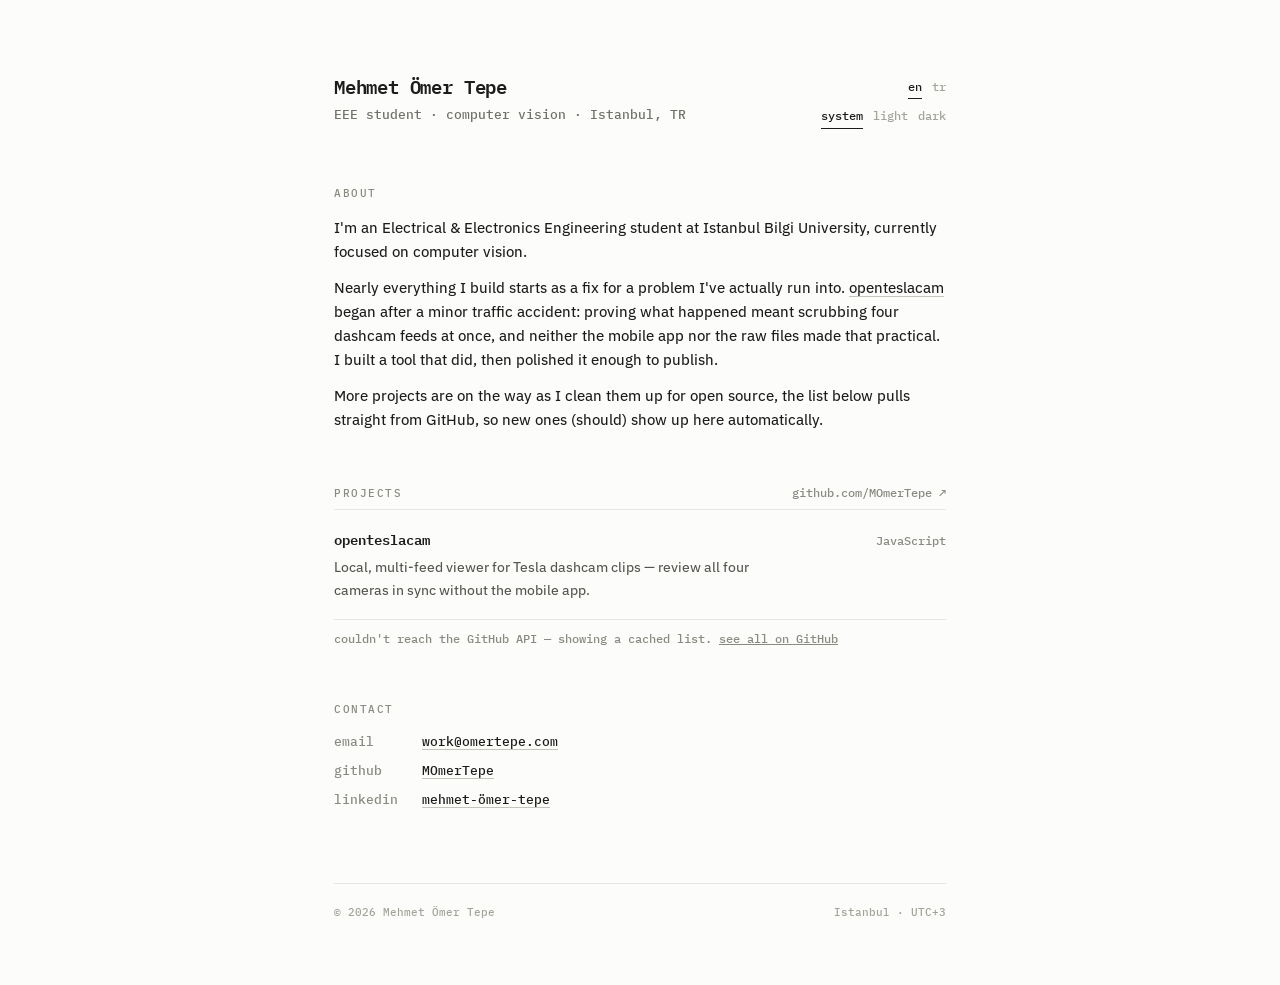
==== index.html @ 30f55eef "Add personal site: single-page index.html per design handoff Recreates the hifi design reference as " ====
<!DOCTYPE html>
<html lang="en">
<head>
  <meta charset="utf-8">
  <meta name="viewport" content="width=device-width, initial-scale=1">
  <title>Ömer Tepe</title>
  <link rel="preconnect" href="https://fonts.googleapis.com">
  <link rel="preconnect" href="https://fonts.gstatic.com" crossorigin>
  <link href="https://fonts.googleapis.com/css2?family=IBM+Plex+Mono:ital,wght@0,400;0,500;0,600;1,400&family=IBM+Plex+Sans:ital,wght@0,400;0,450;0,500;0,600;1,400&display=swap" rel="stylesheet">
  <style>
    :root { color-scheme: light dark; }
    html, body { margin: 0; padding: 0; }
    body { background: light-dark(#fcfcfa, #141413); }
    ::selection { background: light-dark(#1a1a18, #e9e9e4); color: light-dark(#fcfcfa, #141413); }
    a { color: inherit; }

    .page {
      min-height: 100vh;
      background: light-dark(#fcfcfa, #141413);
      color: light-dark(#1c1c1a, #e6e6e1);
      font-family: 'IBM Plex Sans', sans-serif;
      font-size: 15px;
      line-height: 1.6;
      font-weight: 450;
    }
    .container {
      max-width: 660px;
      margin: 0 auto;
      padding: 72px 24px 64px 24px;
      box-sizing: border-box;
    }

    /* Header */
    header {
      display: flex;
      align-items: flex-start;
      justify-content: space-between;
      gap: 16px;
    }
    .header-left { display: flex; flex-direction: column; gap: 2px; }
    .header-left h1 {
      margin: 0;
      font-family: 'IBM Plex Mono', monospace;
      font-size: 19px;
      font-weight: 600;
      letter-spacing: -0.01em;
    }
    .tagline {
      margin: 0;
      font-family: 'IBM Plex Mono', monospace;
      font-size: 12.5px;
      color: light-dark(#71716a, #93938b);
    }
    .toggles {
      display: flex;
      flex-direction: column;
      align-items: flex-end;
      gap: 6px;
      font-family: 'IBM Plex Mono', monospace;
      font-size: 11.5px;
      padding-top: 4px;
    }
    .toggle-row { display: flex; align-items: center; gap: 10px; }
    .toggle-row button {
      all: unset;
      cursor: pointer;
      padding: 2px 0;
      border-bottom: 1px solid transparent;
      color: light-dark(#a3a39b, #6b6b64);
    }
    .toggle-row button:hover { color: light-dark(#1c1c1a, #e6e6e1); }
    .toggle-row button:focus-visible { outline: 1px dotted currentColor; outline-offset: 2px; }
    .toggle-row button.active {
      color: light-dark(#1c1c1a, #e6e6e1);
      border-bottom-color: light-dark(#1c1c1a, #e6e6e1);
    }

    /* Sections */
    .section-h {
      margin: 0 0 14px 0;
      font-family: 'IBM Plex Mono', monospace;
      font-size: 11px;
      font-weight: 500;
      letter-spacing: 0.14em;
      text-transform: uppercase;
      color: light-dark(#8a8a82, #7d7d76);
    }

    /* About */
    .about { margin-top: 56px; }
    .about p { margin: 0 0 12px 0; text-wrap: pretty; }
    .about p:last-child { margin-bottom: 0; }
    .body-link {
      color: inherit;
      text-decoration: underline;
      text-underline-offset: 3px;
      text-decoration-color: light-dark(#c4c4bc, #4a4a45);
    }
    .body-link:hover { text-decoration-color: light-dark(#1c1c1a, #e6e6e1); }

    /* Projects */
    .projects { margin-top: 52px; }
    .projects-head {
      display: flex;
      align-items: baseline;
      justify-content: space-between;
      gap: 12px;
      margin: 0 0 6px 0;
    }
    .projects-head .section-h { margin: 0; }
    .gh-link {
      font-family: 'IBM Plex Mono', monospace;
      font-size: 11.5px;
      color: light-dark(#8a8a82, #7d7d76);
      text-decoration: none;
    }
    .gh-link:hover { color: light-dark(#1c1c1a, #e6e6e1); }
    .repos-loading {
      margin: 0;
      padding: 20px 0;
      font-family: 'IBM Plex Mono', monospace;
      font-size: 12.5px;
      color: light-dark(#8a8a82, #7d7d76);
    }
    .repo-list { display: flex; flex-direction: column; }
    .repo-row {
      display: block;
      text-decoration: none;
      color: inherit;
      padding: 18px 0;
      border-top: 1px solid light-dark(#e7e7e1, #2a2a27);
    }
    .repo-row:hover { background: light-dark(#f5f5f1, #1b1b19); }
    .repo-line1 {
      display: flex;
      align-items: baseline;
      justify-content: space-between;
      gap: 12px;
    }
    .repo-name {
      font-family: 'IBM Plex Mono', monospace;
      font-size: 14px;
      font-weight: 600;
    }
    .repo-meta {
      font-family: 'IBM Plex Mono', monospace;
      font-size: 11.5px;
      color: light-dark(#8a8a82, #7d7d76);
      white-space: nowrap;
    }
    .repo-desc {
      margin: 6px 0 0 0;
      font-size: 14px;
      color: light-dark(#55554f, #b0b0a8);
      text-wrap: pretty;
      max-width: 54ch;
    }
    .repo-list-end { border-top: 1px solid light-dark(#e7e7e1, #2a2a27); }
    .repos-error {
      margin: 10px 0 0 0;
      font-family: 'IBM Plex Mono', monospace;
      font-size: 11.5px;
      color: light-dark(#8a8a82, #7d7d76);
    }
    .repos-error a { color: inherit; }

    /* Contact */
    .contact { margin-top: 52px; }
    .contact-rows {
      display: flex;
      flex-direction: column;
      gap: 8px;
      font-family: 'IBM Plex Mono', monospace;
      font-size: 13px;
    }
    .contact-row { display: flex; gap: 16px; }
    .contact-label {
      color: light-dark(#8a8a82, #7d7d76);
      width: 72px;
      flex-shrink: 0;
    }

    /* Footer */
    footer {
      margin-top: 72px;
      padding-top: 20px;
      border-top: 1px solid light-dark(#e7e7e1, #2a2a27);
      display: flex;
      justify-content: space-between;
      gap: 12px;
      font-family: 'IBM Plex Mono', monospace;
      font-size: 11px;
      color: light-dark(#a3a39b, #6b6b64);
    }
  </style>
</head>
<body>
<div class="page">
  <div class="container">

    <header>
      <div class="header-left">
        <h1>Mehmet Ömer Tepe</h1>
        <p class="tagline" id="tagline">EEE student · computer vision · Istanbul, TR</p>
      </div>
      <div class="toggles">
        <div class="toggle-row" aria-label="Language">
          <button id="lang-en" title="English">en</button>
          <button id="lang-tr" title="Türkçe">tr</button>
        </div>
        <div class="toggle-row" aria-label="Color theme">
          <button id="theme-system" title="Follow system theme">system</button>
          <button id="theme-light" title="Light theme">light</button>
          <button id="theme-dark" title="Dark theme">dark</button>
        </div>
      </div>
    </header>

    <section class="about">
      <h2 class="section-h" id="about-h">About</h2>
      <p id="about-p1"></p>
      <p><span id="about-p2a"></span><a class="body-link" href="https://github.com/MOmerTepe/openteslacam" target="_blank" rel="noopener">openteslacam</a><span id="about-p2b"></span></p>
      <p id="about-p3"></p>
    </section>

    <section class="projects">
      <div class="projects-head">
        <h2 class="section-h" id="projects-h">Projects</h2>
        <a class="gh-link" href="https://github.com/MOmerTepe?tab=repositories" target="_blank" rel="noopener">github.com/MOmerTepe ↗</a>
      </div>
      <p class="repos-loading" id="repos-loading">fetching repositories…</p>
      <div class="repo-list" id="repo-list" hidden></div>
      <p class="repos-error" id="repos-error" hidden><span id="repos-error-text"></span> <a href="https://github.com/MOmerTepe?tab=repositories" target="_blank" rel="noopener" id="repos-error-link"></a></p>
    </section>

    <section class="contact">
      <h2 class="section-h" id="contact-h">Contact</h2>
      <div class="contact-rows">
        <div class="contact-row">
          <span class="contact-label" id="email-label">email</span>
          <a class="body-link" href="mailto:work@omertepe.com">work@omertepe.com</a>
        </div>
        <div class="contact-row">
          <span class="contact-label">github</span>
          <a class="body-link" href="https://github.com/MOmerTepe" target="_blank" rel="noopener">MOmerTepe</a>
        </div>
        <div class="contact-row">
          <span class="contact-label">linkedin</span>
          <a class="body-link" href="https://www.linkedin.com/in/mehmet-%C3%B6mer-tepe/" target="_blank" rel="noopener">mehmet-ömer-tepe</a>
        </div>
      </div>
    </section>

    <footer>
      <span id="copyright"></span>
      <span id="footer-loc">Istanbul · UTC+3</span>
    </footer>

  </div>
</div>

<script>
(function () {
  'use strict';

  var GITHUB_USERNAME = 'MOmerTepe';

  var strings = {
    en: {
      tagline: 'EEE student · computer vision · Istanbul, TR',
      themeSystem: 'system', themeLight: 'light', themeDark: 'dark',
      aboutH: 'About', projectsH: 'Projects', contactH: 'Contact',
      aboutP1: "I'm an Electrical & Electronics Engineering student at Istanbul Bilgi University, currently focused on computer vision.",
      aboutP2a: "Nearly everything I build starts as a fix for a problem I've actually run into. ",
      aboutP2b: ' began after a minor traffic accident: proving what happened meant scrubbing four dashcam feeds at once, and neither the mobile app nor the raw files made that practical. I built a tool that did, then polished it enough to publish.',
      aboutP3: 'More projects are on the way as I clean them up for open source, the list below pulls straight from GitHub, so new ones (should) show up here automatically.',
      fetching: 'fetching repositories…',
      apiError: "couldn't reach the GitHub API — showing a cached list.",
      seeAll: 'see all on GitHub',
      noDesc: 'No description yet.',
      emailLabel: 'email',
      footerLoc: 'Istanbul · UTC+3',
      months: ['Jan','Feb','Mar','Apr','May','Jun','Jul','Aug','Sep','Oct','Nov','Dec']
    },
    tr: {
      tagline: 'EEE öğrencisi · bilgisayarlı görü (computer vision) · İstanbul, TR',
      themeSystem: 'sistem', themeLight: 'açık', themeDark: 'koyu',
      aboutH: 'Hakkında', projectsH: 'Projeler', contactH: 'İletişim',
      aboutP1: "İstanbul Bilgi Üniversitesi'nde Elektrik-Elektronik Mühendisliği öğrencisiyim; şu sıralar ağırlıklı olarak bilgisayarlı görü (computer vision) üzerine çalışıyorum.",
      aboutP2a: 'Yaptığım hemen her şey, gerçekten karşılaştığım bir sorunu çözmek için ortaya çıkıyor. ',
      aboutP2b: ' küçük bir trafik kazasının ardından doğdu: ne olduğunu kanıtlamak dört kamera kaydını aynı anda taramayı gerektiriyordu; ne mobil uygulama ne de ham dosyalar bunu pratik kılıyordu. İşimi gören bir araç yazdım, sonra yayınlayacak hale getirdim.',
      aboutP3: "Diğer projelerimi hazırladıkça yayınlayacağım; aşağıdaki liste doğrudan GitHub'dan çekiliyor, yani yenileri burada (teorik olarak) kendiliğinden görünecek.",
      fetching: 'depolar getiriliyor…',
      apiError: "GitHub API'ye ulaşılamadı — önbellekteki liste gösteriliyor.",
      seeAll: "tümünü GitHub'da gör",
      noDesc: 'Henüz açıklama yok.',
      emailLabel: 'e-posta',
      footerLoc: 'İstanbul · UTC+3',
      months: ['Oca','Şub','Mar','Nis','May','Haz','Tem','Ağu','Eyl','Eki','Kas','Ara']
    }
  };

  var state = {
    theme: 'system',
    lang: 'en',
    repos: null,
    reposLoading: true,
    reposError: false
  };

  function $(id) { return document.getElementById(id); }

  function applyTheme(theme) {
    document.documentElement.style.colorScheme = theme === 'system' ? 'light dark' : theme;
  }

  function setTheme(theme) {
    state.theme = theme;
    applyTheme(theme);
    try {
      if (theme === 'system') localStorage.removeItem('omt-theme');
      else localStorage.setItem('omt-theme', theme);
    } catch (e) {}
    render();
  }

  function setLang(lang) {
    state.lang = lang;
    document.documentElement.lang = lang;
    try { localStorage.setItem('omt-lang', lang); } catch (e) {}
    render();
  }

  function formatMeta(repo, months) {
    var parts = [];
    if (repo.language) parts.push(repo.language);
    if (repo.stars > 0) parts.push('★ ' + repo.stars);
    if (repo.pushedAt) {
      var d = new Date(repo.pushedAt);
      parts.push(months[d.getMonth()] + ' ' + d.getFullYear());
    }
    return parts.join(' · ');
  }

  function renderRepos() {
    var t = strings[state.lang] || strings.en;
    var list = $('repo-list');

    $('repos-loading').hidden = !state.reposLoading;
    list.hidden = state.reposLoading;
    $('repos-error').hidden = state.reposLoading || !state.reposError;

    if (state.reposLoading || !state.repos) return;

    list.textContent = '';
    state.repos.forEach(function (repo) {
      var row = document.createElement('a');
      row.className = 'repo-row';
      row.href = repo.url;
      row.target = '_blank';
      row.rel = 'noopener';

      var line1 = document.createElement('div');
      line1.className = 'repo-line1';
      var name = document.createElement('span');
      name.className = 'repo-name';
      name.textContent = repo.name;
      var meta = document.createElement('span');
      meta.className = 'repo-meta';
      meta.textContent = formatMeta(repo, t.months);
      line1.appendChild(name);
      line1.appendChild(meta);

      var desc = document.createElement('p');
      desc.className = 'repo-desc';
      desc.textContent = repo.description || t.noDesc;

      row.appendChild(line1);
      row.appendChild(desc);
      list.appendChild(row);
    });
    var end = document.createElement('div');
    end.className = 'repo-list-end';
    list.appendChild(end);
  }

  function render() {
    var t = strings[state.lang] || strings.en;

    $('tagline').textContent = t.tagline;
    $('about-h').textContent = t.aboutH;
    $('about-p1').textContent = t.aboutP1;
    $('about-p2a').textContent = t.aboutP2a;
    $('about-p2b').textContent = t.aboutP2b;
    $('about-p3').textContent = t.aboutP3;
    $('projects-h').textContent = t.projectsH;
    $('repos-loading').textContent = t.fetching;
    $('repos-error-text').textContent = t.apiError;
    $('repos-error-link').textContent = t.seeAll;
    $('contact-h').textContent = t.contactH;
    $('email-label').textContent = t.emailLabel;
    $('copyright').textContent = '© ' + new Date().getFullYear() + ' Mehmet Ömer Tepe';
    $('footer-loc').textContent = t.footerLoc;

    $('theme-system').textContent = t.themeSystem;
    $('theme-light').textContent = t.themeLight;
    $('theme-dark').textContent = t.themeDark;

    $('lang-en').classList.toggle('active', state.lang === 'en');
    $('lang-tr').classList.toggle('active', state.lang === 'tr');
    $('theme-system').classList.toggle('active', state.theme === 'system');
    $('theme-light').classList.toggle('active', state.theme === 'light');
    $('theme-dark').classList.toggle('active', state.theme === 'dark');

    renderRepos();
  }

  function fetchRepos() {
    fetch('https://api.github.com/users/' + GITHUB_USERNAME + '/repos?per_page=100&sort=pushed')
      .then(function (res) {
        if (!res.ok) throw new Error('HTTP ' + res.status);
        return res.json();
      })
      .then(function (data) {
        state.repos = data
          .filter(function (r) { return !r.fork && !r.name.toLowerCase().endsWith('.github.io'); })
          .map(function (r) {
            return {
              name: r.name,
              url: r.html_url,
              description: r.description,
              stars: r.stargazers_count,
              language: r.language,
              pushedAt: r.pushed_at
            };
          });
        state.reposLoading = false;
        state.reposError = false;
        render();
      })
      .catch(function () {
        state.repos = [{
          name: 'openteslacam',
          url: 'https://github.com/MOmerTepe/openteslacam',
          description: 'Local, multi-feed viewer for Tesla dashcam clips — review all four cameras in sync without the mobile app.',
          stars: 0,
          language: 'JavaScript',
          pushedAt: null
        }];
        state.reposLoading = false;
        state.reposError = true;
        render();
      });
  }

  // Init
  var savedTheme = null;
  try { savedTheme = localStorage.getItem('omt-theme'); } catch (e) {}
  if (savedTheme === 'light' || savedTheme === 'dark') state.theme = savedTheme;
  applyTheme(state.theme);

  var savedLang = null;
  try { savedLang = localStorage.getItem('omt-lang'); } catch (e) {}
  if (savedLang !== 'en' && savedLang !== 'tr') {
    savedLang = (navigator.language || '').toLowerCase().indexOf('tr') === 0 ? 'tr' : 'en';
  }
  state.lang = savedLang;
  document.documentElement.lang = savedLang;

  $('lang-en').addEventListener('click', function () { setLang('en'); });
  $('lang-tr').addEventListener('click', function () { setLang('tr'); });
  $('theme-system').addEventListener('click', function () { setTheme('system'); });
  $('theme-light').addEventListener('click', function () { setTheme('light'); });
  $('theme-dark').addEventListener('click', function () { setTheme('dark'); });

  render();
  fetchRepos();
})();
</script>
</body>
</html>
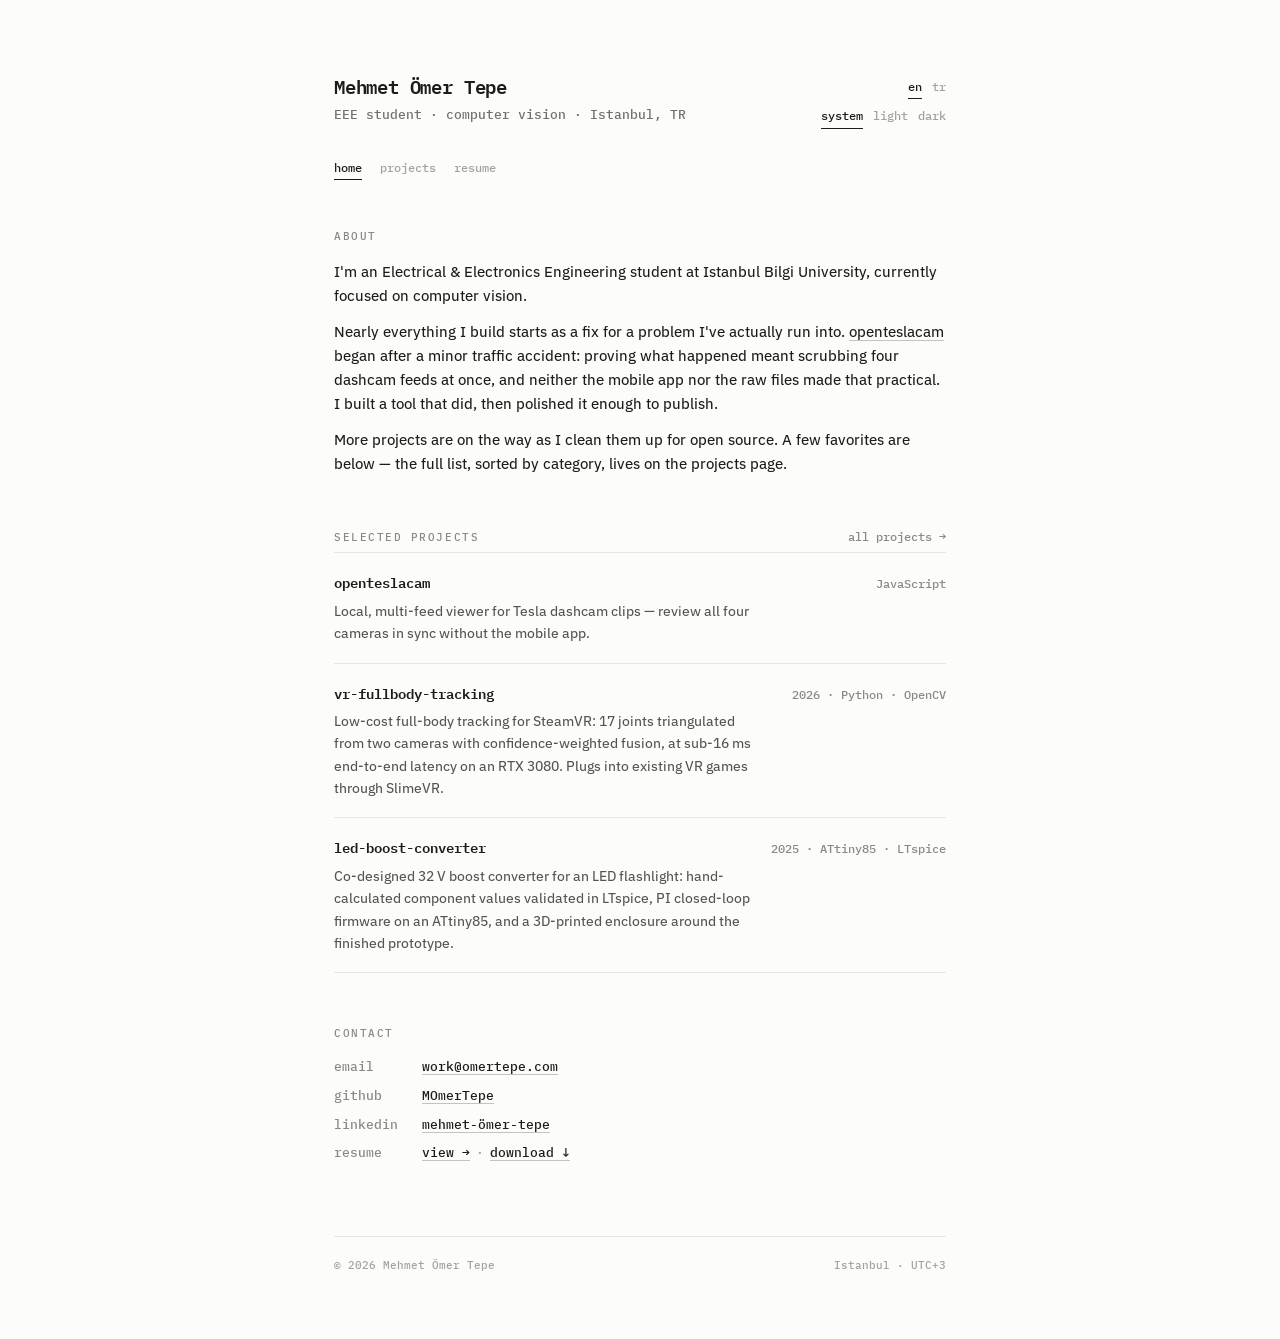
==== commit 976e7b69: "Restructure into a multi-page site: projects, resume, 404 - Home now shows a curated selected-projec" ====
--- a/index.html
+++ b/index.html
@@ -4,204 +4,43 @@
   <meta charset="utf-8">
   <meta name="viewport" content="width=device-width, initial-scale=1">
   <title>Ömer Tepe</title>
+  <meta name="description" content="Mehmet Ömer Tepe — Electrical & Electronics Engineering student in Istanbul focused on computer vision. Projects across machine learning, embedded systems, and hardware design.">
+  <link rel="canonical" href="https://omertepe.com/">
+  <meta property="og:type" content="website">
+  <meta property="og:title" content="Mehmet Ömer Tepe">
+  <meta property="og:description" content="EEE student focused on computer vision. Projects across machine learning, embedded systems, and hardware design.">
+  <meta property="og:url" content="https://omertepe.com/">
+  <meta name="twitter:card" content="summary">
+  <link rel="icon" href="/favicon.svg" type="image/svg+xml">
+  <script>try{var s=localStorage.getItem('omt-theme');if(s==='light'||s==='dark')document.documentElement.style.colorScheme=s;}catch(e){}</script>
   <link rel="preconnect" href="https://fonts.googleapis.com">
   <link rel="preconnect" href="https://fonts.gstatic.com" crossorigin>
   <link href="https://fonts.googleapis.com/css2?family=IBM+Plex+Mono:ital,wght@0,400;0,500;0,600;1,400&family=IBM+Plex+Sans:ital,wght@0,400;0,450;0,500;0,600;1,400&display=swap" rel="stylesheet">
-  <style>
-    :root { color-scheme: light dark; }
-    html, body { margin: 0; padding: 0; }
-    body { background: light-dark(#fcfcfa, #141413); }
-    ::selection { background: light-dark(#1a1a18, #e9e9e4); color: light-dark(#fcfcfa, #141413); }
-    a { color: inherit; }
-
-    .page {
-      min-height: 100vh;
-      background: light-dark(#fcfcfa, #141413);
-      color: light-dark(#1c1c1a, #e6e6e1);
-      font-family: 'IBM Plex Sans', sans-serif;
-      font-size: 15px;
-      line-height: 1.6;
-      font-weight: 450;
-    }
-    .container {
-      max-width: 660px;
-      margin: 0 auto;
-      padding: 72px 24px 64px 24px;
-      box-sizing: border-box;
-    }
-
-    /* Header */
-    header {
-      display: flex;
-      align-items: flex-start;
-      justify-content: space-between;
-      gap: 16px;
-    }
-    .header-left { display: flex; flex-direction: column; gap: 2px; }
-    .header-left h1 {
-      margin: 0;
-      font-family: 'IBM Plex Mono', monospace;
-      font-size: 19px;
-      font-weight: 600;
-      letter-spacing: -0.01em;
-    }
-    .tagline {
-      margin: 0;
-      font-family: 'IBM Plex Mono', monospace;
-      font-size: 12.5px;
-      color: light-dark(#71716a, #93938b);
-    }
-    .toggles {
-      display: flex;
-      flex-direction: column;
-      align-items: flex-end;
-      gap: 6px;
-      font-family: 'IBM Plex Mono', monospace;
-      font-size: 11.5px;
-      padding-top: 4px;
-    }
-    .toggle-row { display: flex; align-items: center; gap: 10px; }
-    .toggle-row button {
-      all: unset;
-      cursor: pointer;
-      padding: 2px 0;
-      border-bottom: 1px solid transparent;
-      color: light-dark(#a3a39b, #6b6b64);
-    }
-    .toggle-row button:hover { color: light-dark(#1c1c1a, #e6e6e1); }
-    .toggle-row button:focus-visible { outline: 1px dotted currentColor; outline-offset: 2px; }
-    .toggle-row button.active {
-      color: light-dark(#1c1c1a, #e6e6e1);
-      border-bottom-color: light-dark(#1c1c1a, #e6e6e1);
-    }
-
-    /* Sections */
-    .section-h {
-      margin: 0 0 14px 0;
-      font-family: 'IBM Plex Mono', monospace;
-      font-size: 11px;
-      font-weight: 500;
-      letter-spacing: 0.14em;
-      text-transform: uppercase;
-      color: light-dark(#8a8a82, #7d7d76);
-    }
-
-    /* About */
-    .about { margin-top: 56px; }
-    .about p { margin: 0 0 12px 0; text-wrap: pretty; }
-    .about p:last-child { margin-bottom: 0; }
-    .body-link {
-      color: inherit;
-      text-decoration: underline;
-      text-underline-offset: 3px;
-      text-decoration-color: light-dark(#c4c4bc, #4a4a45);
-    }
-    .body-link:hover { text-decoration-color: light-dark(#1c1c1a, #e6e6e1); }
-
-    /* Projects */
-    .projects { margin-top: 52px; }
-    .projects-head {
-      display: flex;
-      align-items: baseline;
-      justify-content: space-between;
-      gap: 12px;
-      margin: 0 0 6px 0;
-    }
-    .projects-head .section-h { margin: 0; }
-    .gh-link {
-      font-family: 'IBM Plex Mono', monospace;
-      font-size: 11.5px;
-      color: light-dark(#8a8a82, #7d7d76);
-      text-decoration: none;
-    }
-    .gh-link:hover { color: light-dark(#1c1c1a, #e6e6e1); }
-    .repos-loading {
-      margin: 0;
-      padding: 20px 0;
-      font-family: 'IBM Plex Mono', monospace;
-      font-size: 12.5px;
-      color: light-dark(#8a8a82, #7d7d76);
-    }
-    .repo-list { display: flex; flex-direction: column; }
-    .repo-row {
-      display: block;
-      text-decoration: none;
-      color: inherit;
-      padding: 18px 0;
-      border-top: 1px solid light-dark(#e7e7e1, #2a2a27);
-    }
-    .repo-row:hover { background: light-dark(#f5f5f1, #1b1b19); }
-    .repo-line1 {
-      display: flex;
-      align-items: baseline;
-      justify-content: space-between;
-      gap: 12px;
-    }
-    .repo-name {
-      font-family: 'IBM Plex Mono', monospace;
-      font-size: 14px;
-      font-weight: 600;
-    }
-    .repo-meta {
-      font-family: 'IBM Plex Mono', monospace;
-      font-size: 11.5px;
-      color: light-dark(#8a8a82, #7d7d76);
-      white-space: nowrap;
-    }
-    .repo-desc {
-      margin: 6px 0 0 0;
-      font-size: 14px;
-      color: light-dark(#55554f, #b0b0a8);
-      text-wrap: pretty;
-      max-width: 54ch;
-    }
-    .repo-list-end { border-top: 1px solid light-dark(#e7e7e1, #2a2a27); }
-    .repos-error {
-      margin: 10px 0 0 0;
-      font-family: 'IBM Plex Mono', monospace;
-      font-size: 11.5px;
-      color: light-dark(#8a8a82, #7d7d76);
-    }
-    .repos-error a { color: inherit; }
-
-    /* Contact */
-    .contact { margin-top: 52px; }
-    .contact-rows {
-      display: flex;
-      flex-direction: column;
-      gap: 8px;
-      font-family: 'IBM Plex Mono', monospace;
-      font-size: 13px;
-    }
-    .contact-row { display: flex; gap: 16px; }
-    .contact-label {
-      color: light-dark(#8a8a82, #7d7d76);
-      width: 72px;
-      flex-shrink: 0;
-    }
-
-    /* Footer */
-    footer {
-      margin-top: 72px;
-      padding-top: 20px;
-      border-top: 1px solid light-dark(#e7e7e1, #2a2a27);
-      display: flex;
-      justify-content: space-between;
-      gap: 12px;
-      font-family: 'IBM Plex Mono', monospace;
-      font-size: 11px;
-      color: light-dark(#a3a39b, #6b6b64);
-    }
-  </style>
+  <link rel="stylesheet" href="/assets/site.css">
+  <script type="application/ld+json">
+  {
+    "@context": "https://schema.org",
+    "@type": "Person",
+    "name": "Mehmet Ömer Tepe",
+    "url": "https://omertepe.com/",
+    "email": "mailto:work@omertepe.com",
+    "jobTitle": "Electrical & Electronics Engineering student",
+    "affiliation": { "@type": "CollegeOrUniversity", "name": "Istanbul Bilgi University" },
+    "sameAs": [
+      "https://github.com/MOmerTepe",
+      "https://www.linkedin.com/in/mehmet-%C3%B6mer-tepe/"
+    ]
+  }
+  </script>
 </head>
-<body>
+<body data-page="home">
 <div class="page">
   <div class="container">
 
     <header>
       <div class="header-left">
-        <h1>Mehmet Ömer Tepe</h1>
-        <p class="tagline" id="tagline">EEE student · computer vision · Istanbul, TR</p>
+        <h1><a href="/">Mehmet Ömer Tepe</a></h1>
+        <p class="tagline" data-i18n="tagline"></p>
       </div>
       <div class="toggles">
         <div class="toggle-row" aria-label="Language">
@@ -209,35 +48,39 @@
           <button id="lang-tr" title="Türkçe">tr</button>
         </div>
         <div class="toggle-row" aria-label="Color theme">
-          <button id="theme-system" title="Follow system theme">system</button>
-          <button id="theme-light" title="Light theme">light</button>
-          <button id="theme-dark" title="Dark theme">dark</button>
+          <button id="theme-system" title="Follow system theme" data-i18n="themeSystem"></button>
+          <button id="theme-light" title="Light theme" data-i18n="themeLight"></button>
+          <button id="theme-dark" title="Dark theme" data-i18n="themeDark"></button>
         </div>
       </div>
     </header>
 
+    <nav class="site-nav" aria-label="Site">
+      <a href="/" data-nav="home" data-i18n="navHome"></a>
+      <a href="/projects/" data-nav="projects" data-i18n="navProjects"></a>
+      <a href="/resume/" data-nav="resume" data-i18n="navResume"></a>
+    </nav>
+
     <section class="about">
-      <h2 class="section-h" id="about-h">About</h2>
-      <p id="about-p1"></p>
-      <p><span id="about-p2a"></span><a class="body-link" href="https://github.com/MOmerTepe/openteslacam" target="_blank" rel="noopener">openteslacam</a><span id="about-p2b"></span></p>
-      <p id="about-p3"></p>
+      <h2 class="section-h" data-i18n="aboutH"></h2>
+      <p data-i18n="aboutP1"></p>
+      <p><span data-i18n="aboutP2a"></span><a class="body-link" href="https://github.com/MOmerTepe/openteslacam" target="_blank" rel="noopener">openteslacam</a><span data-i18n="aboutP2b"></span></p>
+      <p data-i18n="aboutP3"></p>
     </section>
 
     <section class="projects">
       <div class="projects-head">
-        <h2 class="section-h" id="projects-h">Projects</h2>
-        <a class="gh-link" href="https://github.com/MOmerTepe?tab=repositories" target="_blank" rel="noopener">github.com/MOmerTepe ↗</a>
+        <h2 class="section-h" data-i18n="featuredH"></h2>
+        <a class="gh-link" href="/projects/" data-i18n="allProjects"></a>
       </div>
-      <p class="repos-loading" id="repos-loading">fetching repositories…</p>
-      <div class="repo-list" id="repo-list" hidden></div>
-      <p class="repos-error" id="repos-error" hidden><span id="repos-error-text"></span> <a href="https://github.com/MOmerTepe?tab=repositories" target="_blank" rel="noopener" id="repos-error-link"></a></p>
+      <div class="repo-list" id="featured-list"></div>
     </section>
 
     <section class="contact">
-      <h2 class="section-h" id="contact-h">Contact</h2>
+      <h2 class="section-h" data-i18n="contactH"></h2>
       <div class="contact-rows">
         <div class="contact-row">
-          <span class="contact-label" id="email-label">email</span>
+          <span class="contact-label" data-i18n="emailLabel"></span>
           <a class="body-link" href="mailto:work@omertepe.com">work@omertepe.com</a>
         </div>
         <div class="contact-row">
@@ -248,234 +91,22 @@
           <span class="contact-label">linkedin</span>
           <a class="body-link" href="https://www.linkedin.com/in/mehmet-%C3%B6mer-tepe/" target="_blank" rel="noopener">mehmet-ömer-tepe</a>
         </div>
+        <div class="contact-row">
+          <span class="contact-label" data-i18n="resumeLabel"></span>
+          <span>
+            <a class="body-link" href="/resume/" data-i18n="resumeView"></a><span class="contact-sep">·</span><a class="body-link" href="/assets/resume.pdf" download="Resume_Mehmet_Omer_Tepe.pdf" data-i18n="resumeDownload"></a>
+          </span>
+        </div>
       </div>
     </section>
 
     <footer>
       <span id="copyright"></span>
-      <span id="footer-loc">Istanbul · UTC+3</span>
+      <span data-i18n="footerLoc"></span>
     </footer>
 
   </div>
 </div>
-
-<script>
-(function () {
-  'use strict';
-
-  var GITHUB_USERNAME = 'MOmerTepe';
-
-  var strings = {
-    en: {
-      tagline: 'EEE student · computer vision · Istanbul, TR',
-      themeSystem: 'system', themeLight: 'light', themeDark: 'dark',
-      aboutH: 'About', projectsH: 'Projects', contactH: 'Contact',
-      aboutP1: "I'm an Electrical & Electronics Engineering student at Istanbul Bilgi University, currently focused on computer vision.",
-      aboutP2a: "Nearly everything I build starts as a fix for a problem I've actually run into. ",
-      aboutP2b: ' began after a minor traffic accident: proving what happened meant scrubbing four dashcam feeds at once, and neither the mobile app nor the raw files made that practical. I built a tool that did, then polished it enough to publish.',
-      aboutP3: 'More projects are on the way as I clean them up for open source, the list below pulls straight from GitHub, so new ones (should) show up here automatically.',
-      fetching: 'fetching repositories…',
-      apiError: "couldn't reach the GitHub API — showing a cached list.",
-      seeAll: 'see all on GitHub',
-      noDesc: 'No description yet.',
-      emailLabel: 'email',
-      footerLoc: 'Istanbul · UTC+3',
-      months: ['Jan','Feb','Mar','Apr','May','Jun','Jul','Aug','Sep','Oct','Nov','Dec']
-    },
-    tr: {
-      tagline: 'EEE öğrencisi · bilgisayarlı görü (computer vision) · İstanbul, TR',
-      themeSystem: 'sistem', themeLight: 'açık', themeDark: 'koyu',
-      aboutH: 'Hakkında', projectsH: 'Projeler', contactH: 'İletişim',
-      aboutP1: "İstanbul Bilgi Üniversitesi'nde Elektrik-Elektronik Mühendisliği öğrencisiyim; şu sıralar ağırlıklı olarak bilgisayarlı görü (computer vision) üzerine çalışıyorum.",
-      aboutP2a: 'Yaptığım hemen her şey, gerçekten karşılaştığım bir sorunu çözmek için ortaya çıkıyor. ',
-      aboutP2b: ' küçük bir trafik kazasının ardından doğdu: ne olduğunu kanıtlamak dört kamera kaydını aynı anda taramayı gerektiriyordu; ne mobil uygulama ne de ham dosyalar bunu pratik kılıyordu. İşimi gören bir araç yazdım, sonra yayınlayacak hale getirdim.',
-      aboutP3: "Diğer projelerimi hazırladıkça yayınlayacağım; aşağıdaki liste doğrudan GitHub'dan çekiliyor, yani yenileri burada (teorik olarak) kendiliğinden görünecek.",
-      fetching: 'depolar getiriliyor…',
-      apiError: "GitHub API'ye ulaşılamadı — önbellekteki liste gösteriliyor.",
-      seeAll: "tümünü GitHub'da gör",
-      noDesc: 'Henüz açıklama yok.',
-      emailLabel: 'e-posta',
-      footerLoc: 'İstanbul · UTC+3',
-      months: ['Oca','Şub','Mar','Nis','May','Haz','Tem','Ağu','Eyl','Eki','Kas','Ara']
-    }
-  };
-
-  var state = {
-    theme: 'system',
-    lang: 'en',
-    repos: null,
-    reposLoading: true,
-    reposError: false
-  };
-
-  function $(id) { return document.getElementById(id); }
-
-  function applyTheme(theme) {
-    document.documentElement.style.colorScheme = theme === 'system' ? 'light dark' : theme;
-  }
-
-  function setTheme(theme) {
-    state.theme = theme;
-    applyTheme(theme);
-    try {
-      if (theme === 'system') localStorage.removeItem('omt-theme');
-      else localStorage.setItem('omt-theme', theme);
-    } catch (e) {}
-    render();
-  }
-
-  function setLang(lang) {
-    state.lang = lang;
-    document.documentElement.lang = lang;
-    try { localStorage.setItem('omt-lang', lang); } catch (e) {}
-    render();
-  }
-
-  function formatMeta(repo, months) {
-    var parts = [];
-    if (repo.language) parts.push(repo.language);
-    if (repo.stars > 0) parts.push('★ ' + repo.stars);
-    if (repo.pushedAt) {
-      var d = new Date(repo.pushedAt);
-      parts.push(months[d.getMonth()] + ' ' + d.getFullYear());
-    }
-    return parts.join(' · ');
-  }
-
-  function renderRepos() {
-    var t = strings[state.lang] || strings.en;
-    var list = $('repo-list');
-
-    $('repos-loading').hidden = !state.reposLoading;
-    list.hidden = state.reposLoading;
-    $('repos-error').hidden = state.reposLoading || !state.reposError;
-
-    if (state.reposLoading || !state.repos) return;
-
-    list.textContent = '';
-    state.repos.forEach(function (repo) {
-      var row = document.createElement('a');
-      row.className = 'repo-row';
-      row.href = repo.url;
-      row.target = '_blank';
-      row.rel = 'noopener';
-
-      var line1 = document.createElement('div');
-      line1.className = 'repo-line1';
-      var name = document.createElement('span');
-      name.className = 'repo-name';
-      name.textContent = repo.name;
-      var meta = document.createElement('span');
-      meta.className = 'repo-meta';
-      meta.textContent = formatMeta(repo, t.months);
-      line1.appendChild(name);
-      line1.appendChild(meta);
-
-      var desc = document.createElement('p');
-      desc.className = 'repo-desc';
-      desc.textContent = repo.description || t.noDesc;
-
-      row.appendChild(line1);
-      row.appendChild(desc);
-      list.appendChild(row);
-    });
-    var end = document.createElement('div');
-    end.className = 'repo-list-end';
-    list.appendChild(end);
-  }
-
-  function render() {
-    var t = strings[state.lang] || strings.en;
-
-    $('tagline').textContent = t.tagline;
-    $('about-h').textContent = t.aboutH;
-    $('about-p1').textContent = t.aboutP1;
-    $('about-p2a').textContent = t.aboutP2a;
-    $('about-p2b').textContent = t.aboutP2b;
-    $('about-p3').textContent = t.aboutP3;
-    $('projects-h').textContent = t.projectsH;
-    $('repos-loading').textContent = t.fetching;
-    $('repos-error-text').textContent = t.apiError;
-    $('repos-error-link').textContent = t.seeAll;
-    $('contact-h').textContent = t.contactH;
-    $('email-label').textContent = t.emailLabel;
-    $('copyright').textContent = '© ' + new Date().getFullYear() + ' Mehmet Ömer Tepe';
-    $('footer-loc').textContent = t.footerLoc;
-
-    $('theme-system').textContent = t.themeSystem;
-    $('theme-light').textContent = t.themeLight;
-    $('theme-dark').textContent = t.themeDark;
-
-    $('lang-en').classList.toggle('active', state.lang === 'en');
-    $('lang-tr').classList.toggle('active', state.lang === 'tr');
-    $('theme-system').classList.toggle('active', state.theme === 'system');
-    $('theme-light').classList.toggle('active', state.theme === 'light');
-    $('theme-dark').classList.toggle('active', state.theme === 'dark');
-
-    renderRepos();
-  }
-
-  function fetchRepos() {
-    fetch('https://api.github.com/users/' + GITHUB_USERNAME + '/repos?per_page=100&sort=pushed')
-      .then(function (res) {
-        if (!res.ok) throw new Error('HTTP ' + res.status);
-        return res.json();
-      })
-      .then(function (data) {
-        state.repos = data
-          .filter(function (r) { return !r.fork && !r.name.toLowerCase().endsWith('.github.io'); })
-          .map(function (r) {
-            return {
-              name: r.name,
-              url: r.html_url,
-              description: r.description,
-              stars: r.stargazers_count,
-              language: r.language,
-              pushedAt: r.pushed_at
-            };
-          });
-        state.reposLoading = false;
-        state.reposError = false;
-        render();
-      })
-      .catch(function () {
-        state.repos = [{
-          name: 'openteslacam',
-          url: 'https://github.com/MOmerTepe/openteslacam',
-          description: 'Local, multi-feed viewer for Tesla dashcam clips — review all four cameras in sync without the mobile app.',
-          stars: 0,
-          language: 'JavaScript',
-          pushedAt: null
-        }];
-        state.reposLoading = false;
-        state.reposError = true;
-        render();
-      });
-  }
-
-  // Init
-  var savedTheme = null;
-  try { savedTheme = localStorage.getItem('omt-theme'); } catch (e) {}
-  if (savedTheme === 'light' || savedTheme === 'dark') state.theme = savedTheme;
-  applyTheme(state.theme);
-
-  var savedLang = null;
-  try { savedLang = localStorage.getItem('omt-lang'); } catch (e) {}
-  if (savedLang !== 'en' && savedLang !== 'tr') {
-    savedLang = (navigator.language || '').toLowerCase().indexOf('tr') === 0 ? 'tr' : 'en';
-  }
-  state.lang = savedLang;
-  document.documentElement.lang = savedLang;
-
-  $('lang-en').addEventListener('click', function () { setLang('en'); });
-  $('lang-tr').addEventListener('click', function () { setLang('tr'); });
-  $('theme-system').addEventListener('click', function () { setTheme('system'); });
-  $('theme-light').addEventListener('click', function () { setTheme('light'); });
-  $('theme-dark').addEventListener('click', function () { setTheme('dark'); });
-
-  render();
-  fetchRepos();
-})();
-</script>
+<script src="/assets/site.js"></script>
 </body>
 </html>
--- a/assets/site.css
+++ b/assets/site.css
@@ -0,0 +1,272 @@
+:root { color-scheme: light dark; }
+html, body { margin: 0; padding: 0; }
+body { background: light-dark(#fcfcfa, #141413); }
+::selection { background: light-dark(#1a1a18, #e9e9e4); color: light-dark(#fcfcfa, #141413); }
+a { color: inherit; }
+
+.page {
+  min-height: 100vh;
+  background: light-dark(#fcfcfa, #141413);
+  color: light-dark(#1c1c1a, #e6e6e1);
+  font-family: 'IBM Plex Sans', sans-serif;
+  font-size: 15px;
+  line-height: 1.6;
+  font-weight: 450;
+}
+.container {
+  max-width: 660px;
+  margin: 0 auto;
+  padding: 72px 24px 64px 24px;
+  box-sizing: border-box;
+}
+
+/* Header */
+header {
+  display: flex;
+  align-items: flex-start;
+  justify-content: space-between;
+  gap: 16px;
+}
+.header-left { display: flex; flex-direction: column; gap: 2px; }
+.header-left h1 {
+  margin: 0;
+  font-family: 'IBM Plex Mono', monospace;
+  font-size: 19px;
+  font-weight: 600;
+  letter-spacing: -0.01em;
+}
+.header-left h1 a { text-decoration: none; }
+.tagline {
+  margin: 0;
+  font-family: 'IBM Plex Mono', monospace;
+  font-size: 12.5px;
+  color: light-dark(#71716a, #93938b);
+}
+.toggles {
+  display: flex;
+  flex-direction: column;
+  align-items: flex-end;
+  gap: 6px;
+  font-family: 'IBM Plex Mono', monospace;
+  font-size: 11.5px;
+  padding-top: 4px;
+}
+.toggle-row { display: flex; align-items: center; gap: 10px; }
+.toggle-row button {
+  all: unset;
+  cursor: pointer;
+  padding: 2px 0;
+  border-bottom: 1px solid transparent;
+  color: light-dark(#a3a39b, #6b6b64);
+}
+.toggle-row button:hover { color: light-dark(#1c1c1a, #e6e6e1); }
+.toggle-row button:focus-visible { outline: 1px dotted currentColor; outline-offset: 2px; }
+.toggle-row button.active {
+  color: light-dark(#1c1c1a, #e6e6e1);
+  border-bottom-color: light-dark(#1c1c1a, #e6e6e1);
+}
+
+/* Site nav */
+.site-nav {
+  display: flex;
+  gap: 18px;
+  margin-top: 28px;
+  font-family: 'IBM Plex Mono', monospace;
+  font-size: 11.5px;
+}
+.site-nav a {
+  text-decoration: none;
+  padding: 2px 0;
+  border-bottom: 1px solid transparent;
+  color: light-dark(#a3a39b, #6b6b64);
+}
+.site-nav a:hover { color: light-dark(#1c1c1a, #e6e6e1); }
+.site-nav a:focus-visible { outline: 1px dotted currentColor; outline-offset: 2px; }
+.site-nav a.active {
+  color: light-dark(#1c1c1a, #e6e6e1);
+  border-bottom-color: light-dark(#1c1c1a, #e6e6e1);
+}
+
+/* Sections */
+.section-h {
+  margin: 0 0 14px 0;
+  font-family: 'IBM Plex Mono', monospace;
+  font-size: 11px;
+  font-weight: 500;
+  letter-spacing: 0.14em;
+  text-transform: uppercase;
+  color: light-dark(#8a8a82, #7d7d76);
+}
+.page-top { margin-top: 48px; }
+
+/* About */
+.about { margin-top: 48px; }
+.about p { margin: 0 0 12px 0; text-wrap: pretty; }
+.about p:last-child { margin-bottom: 0; }
+.body-link {
+  color: inherit;
+  text-decoration: underline;
+  text-underline-offset: 3px;
+  text-decoration-color: light-dark(#c4c4bc, #4a4a45);
+}
+.body-link:hover { text-decoration-color: light-dark(#1c1c1a, #e6e6e1); }
+
+/* Projects */
+.projects { margin-top: 52px; }
+.projects-head {
+  display: flex;
+  align-items: baseline;
+  justify-content: space-between;
+  gap: 12px;
+  margin: 0 0 6px 0;
+}
+.projects-head .section-h { margin: 0; }
+.gh-link {
+  font-family: 'IBM Plex Mono', monospace;
+  font-size: 11.5px;
+  color: light-dark(#8a8a82, #7d7d76);
+  text-decoration: none;
+}
+.gh-link:hover { color: light-dark(#1c1c1a, #e6e6e1); }
+.projects-intro {
+  margin: 8px 0 0 0;
+  font-size: 14px;
+  color: light-dark(#55554f, #b0b0a8);
+  text-wrap: pretty;
+  max-width: 54ch;
+}
+.repos-loading {
+  margin: 0;
+  padding: 20px 0;
+  font-family: 'IBM Plex Mono', monospace;
+  font-size: 12.5px;
+  color: light-dark(#8a8a82, #7d7d76);
+}
+.repo-list { display: flex; flex-direction: column; }
+.repo-row {
+  display: block;
+  text-decoration: none;
+  color: inherit;
+  padding: 18px 0;
+  border-top: 1px solid light-dark(#e7e7e1, #2a2a27);
+}
+a.repo-row:hover { background: light-dark(#f5f5f1, #1b1b19); }
+.repo-line1 {
+  display: flex;
+  align-items: baseline;
+  justify-content: space-between;
+  gap: 12px;
+}
+.repo-name {
+  font-family: 'IBM Plex Mono', monospace;
+  font-size: 14px;
+  font-weight: 600;
+}
+.repo-meta {
+  font-family: 'IBM Plex Mono', monospace;
+  font-size: 11.5px;
+  color: light-dark(#8a8a82, #7d7d76);
+  white-space: nowrap;
+}
+.repo-desc {
+  margin: 6px 0 0 0;
+  font-size: 14px;
+  color: light-dark(#55554f, #b0b0a8);
+  text-wrap: pretty;
+  max-width: 54ch;
+}
+.repo-list-end { border-top: 1px solid light-dark(#e7e7e1, #2a2a27); }
+.repos-error {
+  margin: 10px 0 0 0;
+  font-family: 'IBM Plex Mono', monospace;
+  font-size: 11.5px;
+  color: light-dark(#8a8a82, #7d7d76);
+}
+.repos-error a { color: inherit; }
+
+/* Categorized project groups */
+.cat-block { margin-top: 36px; }
+.cat-block:first-child { margin-top: 24px; }
+.cat-h { margin-bottom: 6px; }
+
+/* Contact */
+.contact { margin-top: 52px; }
+.contact-rows {
+  display: flex;
+  flex-direction: column;
+  gap: 8px;
+  font-family: 'IBM Plex Mono', monospace;
+  font-size: 13px;
+}
+.contact-row { display: flex; gap: 16px; }
+.contact-label {
+  color: light-dark(#8a8a82, #7d7d76);
+  width: 72px;
+  flex-shrink: 0;
+}
+.contact-sep { color: light-dark(#a3a39b, #6b6b64); padding: 0 6px; }
+
+/* Resume page */
+.resume-lede {
+  margin: 0;
+  font-size: 14px;
+  color: light-dark(#55554f, #b0b0a8);
+  text-wrap: pretty;
+  max-width: 54ch;
+}
+.resume-actions {
+  display: flex;
+  gap: 22px;
+  margin-top: 18px;
+  font-family: 'IBM Plex Mono', monospace;
+  font-size: 12.5px;
+}
+.resume-embed {
+  margin-top: 24px;
+  border: 1px solid light-dark(#e7e7e1, #2a2a27);
+}
+.resume-embed object {
+  display: block;
+  width: 100%;
+  height: min(78vh, 940px);
+}
+.resume-fallback {
+  margin: 0;
+  padding: 24px;
+  font-family: 'IBM Plex Mono', monospace;
+  font-size: 12.5px;
+  color: light-dark(#8a8a82, #7d7d76);
+}
+
+/* 404 */
+.nf-code {
+  margin: 0 0 10px 0;
+  font-family: 'IBM Plex Mono', monospace;
+  font-size: 40px;
+  font-weight: 600;
+  letter-spacing: -0.01em;
+}
+.nf-msg {
+  margin: 0 0 18px 0;
+  color: light-dark(#55554f, #b0b0a8);
+  text-wrap: pretty;
+  max-width: 54ch;
+}
+.nf-back {
+  margin: 0;
+  font-family: 'IBM Plex Mono', monospace;
+  font-size: 12.5px;
+}
+
+/* Footer */
+footer {
+  margin-top: 72px;
+  padding-top: 20px;
+  border-top: 1px solid light-dark(#e7e7e1, #2a2a27);
+  display: flex;
+  justify-content: space-between;
+  gap: 12px;
+  font-family: 'IBM Plex Mono', monospace;
+  font-size: 11px;
+  color: light-dark(#a3a39b, #6b6b64);
+}
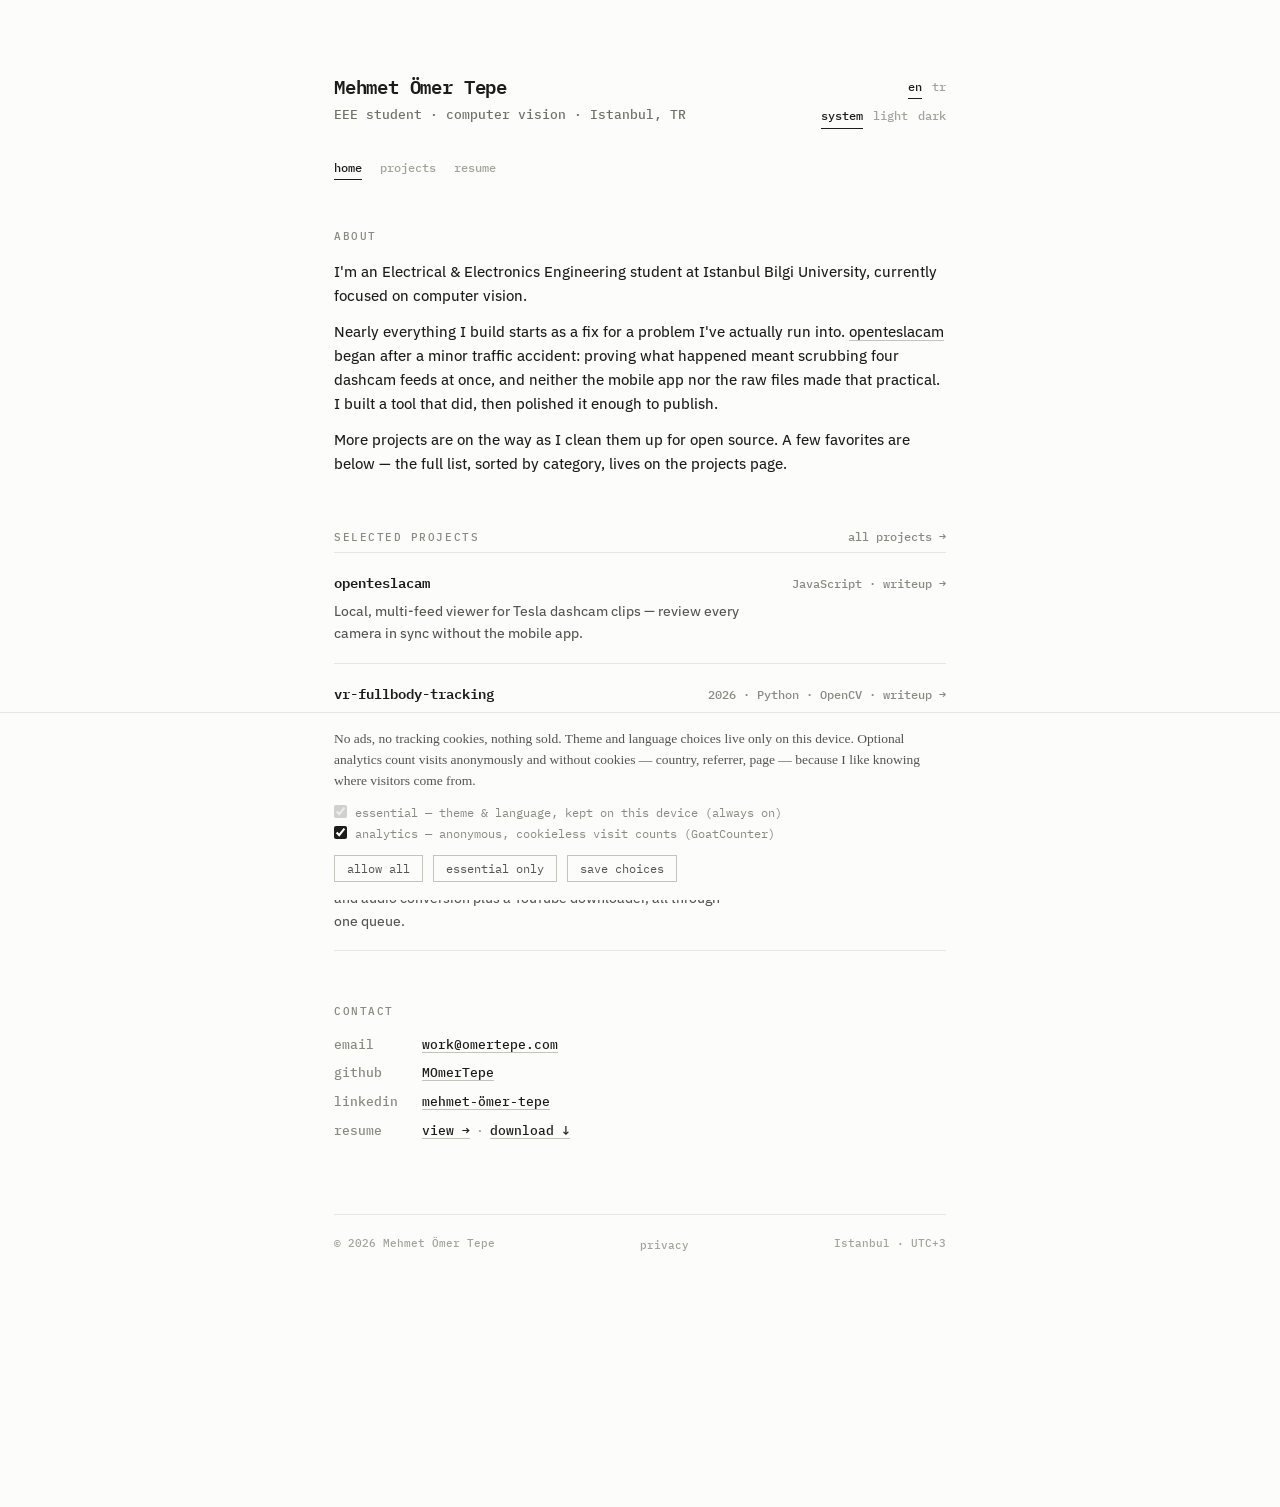
==== commit 73dd2a70: "Add opt-in cookieless analytics with inline consent; obfuscate email - GoatCounter (anonymous, cooki" ====
--- a/index.html
+++ b/index.html
@@ -23,7 +23,6 @@
     "@type": "Person",
     "name": "Mehmet Ömer Tepe",
     "url": "https://omertepe.com/",
-    "email": "mailto:work@omertepe.com",
     "jobTitle": "Electrical & Electronics Engineering student",
     "affiliation": { "@type": "CollegeOrUniversity", "name": "Istanbul Bilgi University" },
     "sameAs": [
@@ -81,7 +80,7 @@
       <div class="contact-rows">
         <div class="contact-row">
           <span class="contact-label" data-i18n="emailLabel"></span>
-          <a class="body-link" href="mailto:work@omertepe.com">work@omertepe.com</a>
+          <a class="body-link" id="email-link" data-u="work" data-d="omertepe.com"></a>
         </div>
         <div class="contact-row">
           <span class="contact-label">github</span>
--- a/assets/site.css
+++ b/assets/site.css
@@ -188,6 +188,17 @@
 .cat-block { margin-top: 36px; }
 .cat-block:first-child { margin-top: 24px; }
 .cat-h { margin-bottom: 6px; }
+.subcat-block { margin-top: 22px; }
+.subcat-block:first-of-type { margin-top: 12px; }
+.subcat-h {
+  margin: 0 0 2px 0;
+  font-family: 'IBM Plex Mono', monospace;
+  font-size: 10px;
+  font-weight: 500;
+  letter-spacing: 0.12em;
+  text-transform: uppercase;
+  color: light-dark(#a3a39b, #6b6b64);
+}
 
 /* Contact */
 .contact { margin-top: 52px; }
@@ -221,21 +232,118 @@
   font-family: 'IBM Plex Mono', monospace;
   font-size: 12.5px;
 }
+.resume-size {
+  align-self: center;
+  font-size: 11px;
+  color: light-dark(#a3a39b, #6b6b64);
+}
 .resume-embed {
   margin-top: 24px;
   border: 1px solid light-dark(#e7e7e1, #2a2a27);
 }
-.resume-embed object {
+.resume-embed img {
   display: block;
   width: 100%;
-  height: min(78vh, 940px);
-}
-.resume-fallback {
-  margin: 0;
-  padding: 24px;
+  height: auto;
+  background: #fff;
+}
+.resume-embed.dark-adapt img {
+  filter: invert(0.93) hue-rotate(180deg);
+}
+
+/* Case study page */
+.crumb {
+  margin: 0 0 18px 0;
+  font-family: 'IBM Plex Mono', monospace;
+  font-size: 11.5px;
+  color: light-dark(#8a8a82, #7d7d76);
+}
+.crumb a { color: inherit; text-decoration: none; }
+.crumb a:hover { color: light-dark(#1c1c1a, #e6e6e1); }
+.crumb-row {
+  display: flex;
+  align-items: baseline;
+  justify-content: space-between;
+  gap: 12px;
+  margin: 0 0 18px 0;
+}
+.crumb-row .crumb { margin: 0; }
+.proj-head {
+  display: flex;
+  align-items: baseline;
+  justify-content: space-between;
+  gap: 12px;
+}
+.proj-head h2 {
+  margin: 0;
+  font-family: 'IBM Plex Mono', monospace;
+  font-size: 17px;
+  font-weight: 600;
+  letter-spacing: -0.01em;
+}
+.proj-lede {
+  margin: 14px 0 0 0;
+  text-wrap: pretty;
+}
+.stats {
+  display: flex;
+  flex-wrap: wrap;
+  gap: 12px 36px;
+  margin-top: 26px;
+  padding: 16px 0;
+  border-top: 1px solid light-dark(#e7e7e1, #2a2a27);
+  border-bottom: 1px solid light-dark(#e7e7e1, #2a2a27);
+}
+.stat { display: flex; flex-direction: column; gap: 2px; }
+.stat-v {
+  font-family: 'IBM Plex Mono', monospace;
+  font-size: 16px;
+  font-weight: 600;
+}
+.stat-l {
+  font-family: 'IBM Plex Mono', monospace;
+  font-size: 10.5px;
+  letter-spacing: 0.08em;
+  text-transform: uppercase;
+  color: light-dark(#8a8a82, #7d7d76);
+}
+.demo-box {
+  border: 1px solid light-dark(#e7e7e1, #2a2a27);
+}
+.demo-box canvas {
+  display: block;
+  width: 100%;
+  touch-action: pan-y;
+  cursor: grab;
+}
+.demo-caption {
+  margin: 10px 0 0 0;
+  font-size: 13px;
+  color: light-dark(#8a8a82, #7d7d76);
+  text-wrap: pretty;
+}
+.steps {
+  margin: 0;
+  padding-left: 22px;
+}
+.steps li { margin-bottom: 12px; text-wrap: pretty; }
+.steps li:last-child { margin-bottom: 0; }
+.steps li::marker {
+  font-family: 'IBM Plex Mono', monospace;
+  font-size: 12px;
+  color: light-dark(#8a8a82, #7d7d76);
+}
+.step-k {
+  font-family: 'IBM Plex Mono', monospace;
+  font-size: 13px;
+  font-weight: 600;
+}
+.status-note {
+  margin: 0;
   font-family: 'IBM Plex Mono', monospace;
   font-size: 12.5px;
   color: light-dark(#8a8a82, #7d7d76);
+  text-wrap: pretty;
 }
 
 /* 404 */
@@ -257,6 +365,77 @@
   font-family: 'IBM Plex Mono', monospace;
   font-size: 12.5px;
 }
+
+/* Consent banner */
+.consent {
+  position: fixed;
+  left: 0;
+  right: 0;
+  bottom: 0;
+  background: light-dark(#fcfcfa, #141413);
+  border-top: 1px solid light-dark(#e7e7e1, #2a2a27);
+  z-index: 10;
+}
+.consent-inner {
+  max-width: 660px;
+  margin: 0 auto;
+  padding: 16px 24px 18px 24px;
+  box-sizing: border-box;
+}
+.consent-text {
+  margin: 0;
+  font-size: 13.5px;
+  line-height: 1.55;
+  color: light-dark(#55554f, #b0b0a8);
+  text-wrap: pretty;
+}
+.consent-opts {
+  display: flex;
+  flex-direction: column;
+  gap: 5px;
+  margin-top: 12px;
+  font-family: 'IBM Plex Mono', monospace;
+  font-size: 11.5px;
+  color: light-dark(#8a8a82, #7d7d76);
+}
+.consent-opt { display: flex; align-items: baseline; gap: 8px; cursor: pointer; }
+.consent-opt input {
+  accent-color: light-dark(#1c1c1a, #e6e6e1);
+  margin: 0;
+  transform: translateY(1px);
+}
+.consent-actions {
+  display: flex;
+  flex-wrap: wrap;
+  gap: 10px;
+  margin-top: 14px;
+}
+.consent-actions button {
+  all: unset;
+  cursor: pointer;
+  font-family: 'IBM Plex Mono', monospace;
+  font-size: 11.5px;
+  padding: 5px 12px;
+  border: 1px solid light-dark(#c4c4bc, #4a4a45);
+  color: light-dark(#55554f, #b0b0a8);
+}
+.consent-actions button:hover {
+  color: light-dark(#1c1c1a, #e6e6e1);
+  border-color: light-dark(#1c1c1a, #e6e6e1);
+}
+.consent-actions button:focus-visible { outline: 1px dotted currentColor; outline-offset: 2px; }
+
+/* Footer privacy link */
+.privacy-link {
+  all: unset;
+  cursor: pointer;
+  font-family: 'IBM Plex Mono', monospace;
+  font-size: 11px;
+  color: light-dark(#a3a39b, #6b6b64);
+  padding: 2px 0;
+}
+.privacy-link:hover { color: light-dark(#1c1c1a, #e6e6e1); }
+.privacy-link:focus-visible { outline: 1px dotted currentColor; outline-offset: 2px; }
 
 /* Footer */
 footer {
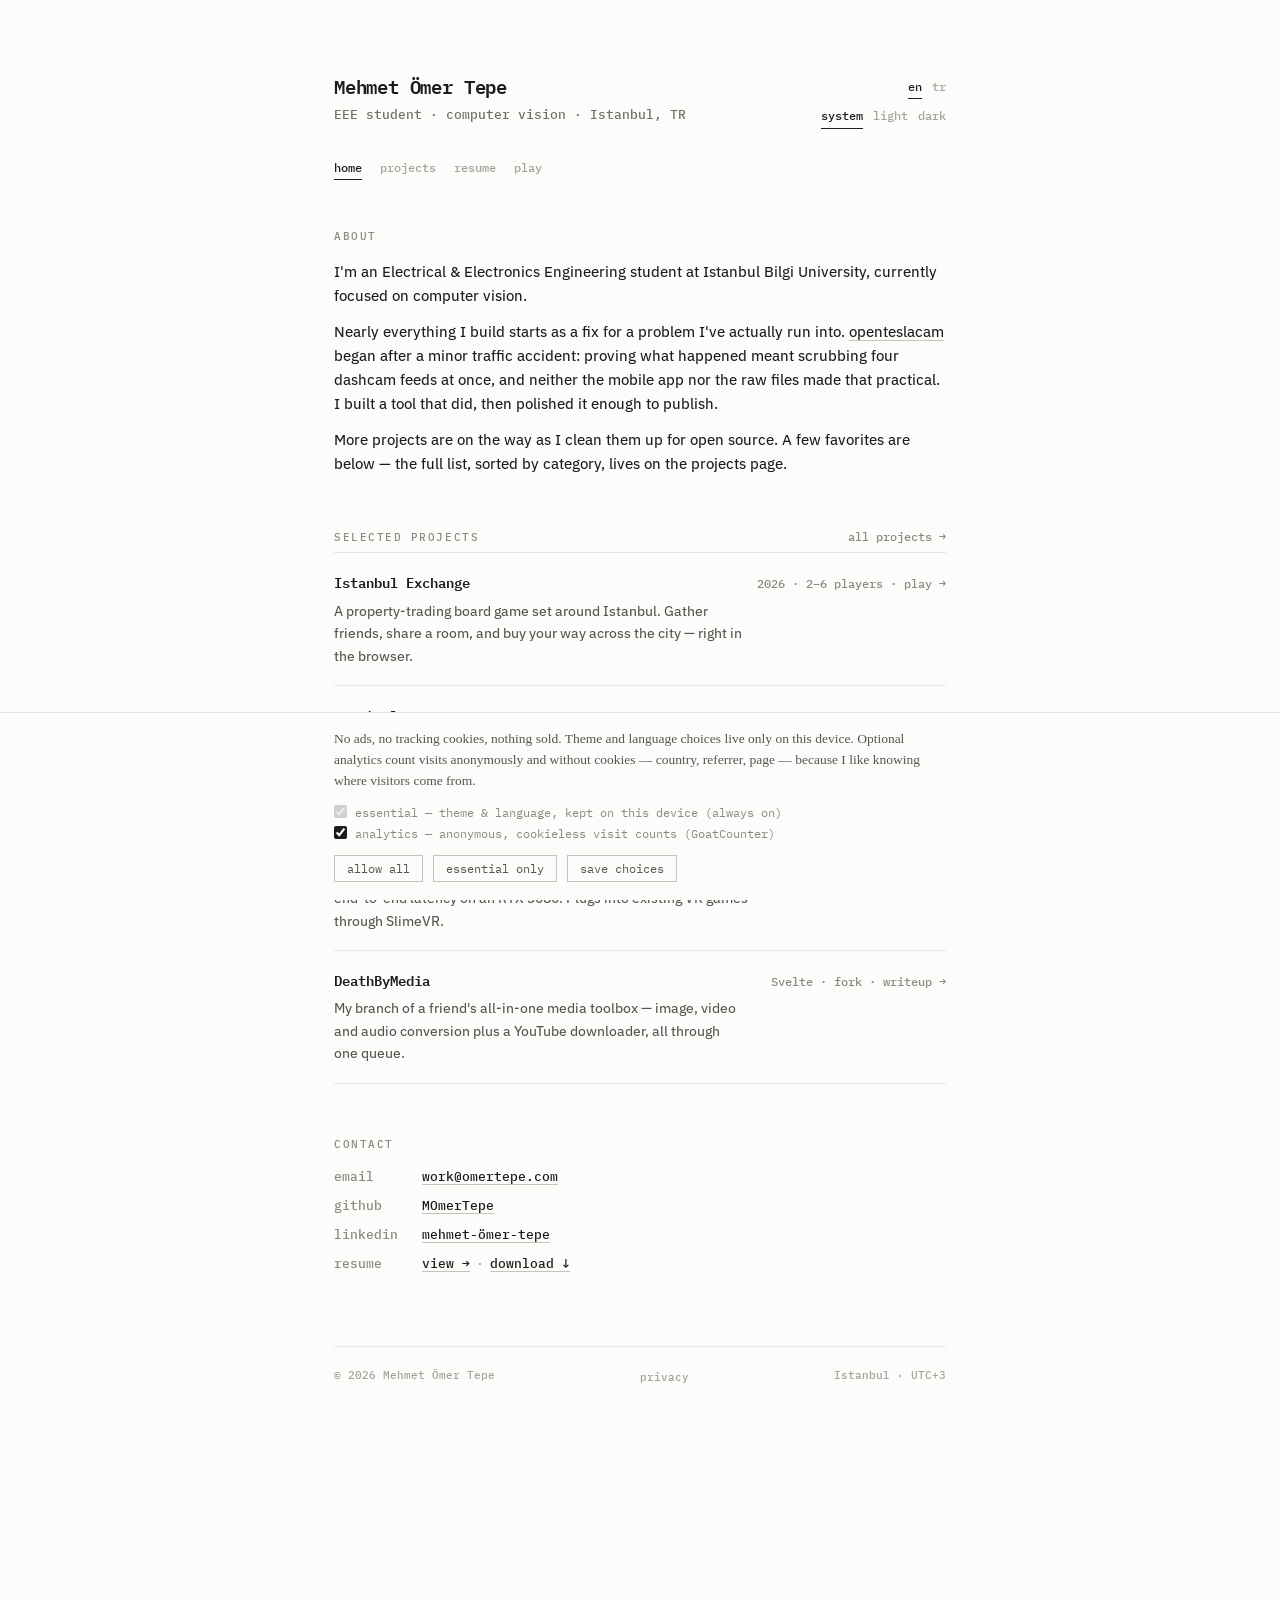
==== commit 9dcf1450: "Add Istanbul Exchange multiplayer property game" ====
--- a/index.html
+++ b/index.html
@@ -58,6 +58,7 @@
       <a href="/" data-nav="home" data-i18n="navHome"></a>
       <a href="/projects/" data-nav="projects" data-i18n="navProjects"></a>
       <a href="/resume/" data-nav="resume" data-i18n="navResume"></a>
+      <a href="/monopoly/" data-nav="game" data-i18n="navPlay">play</a>
     </nav>
 
     <section class="about">
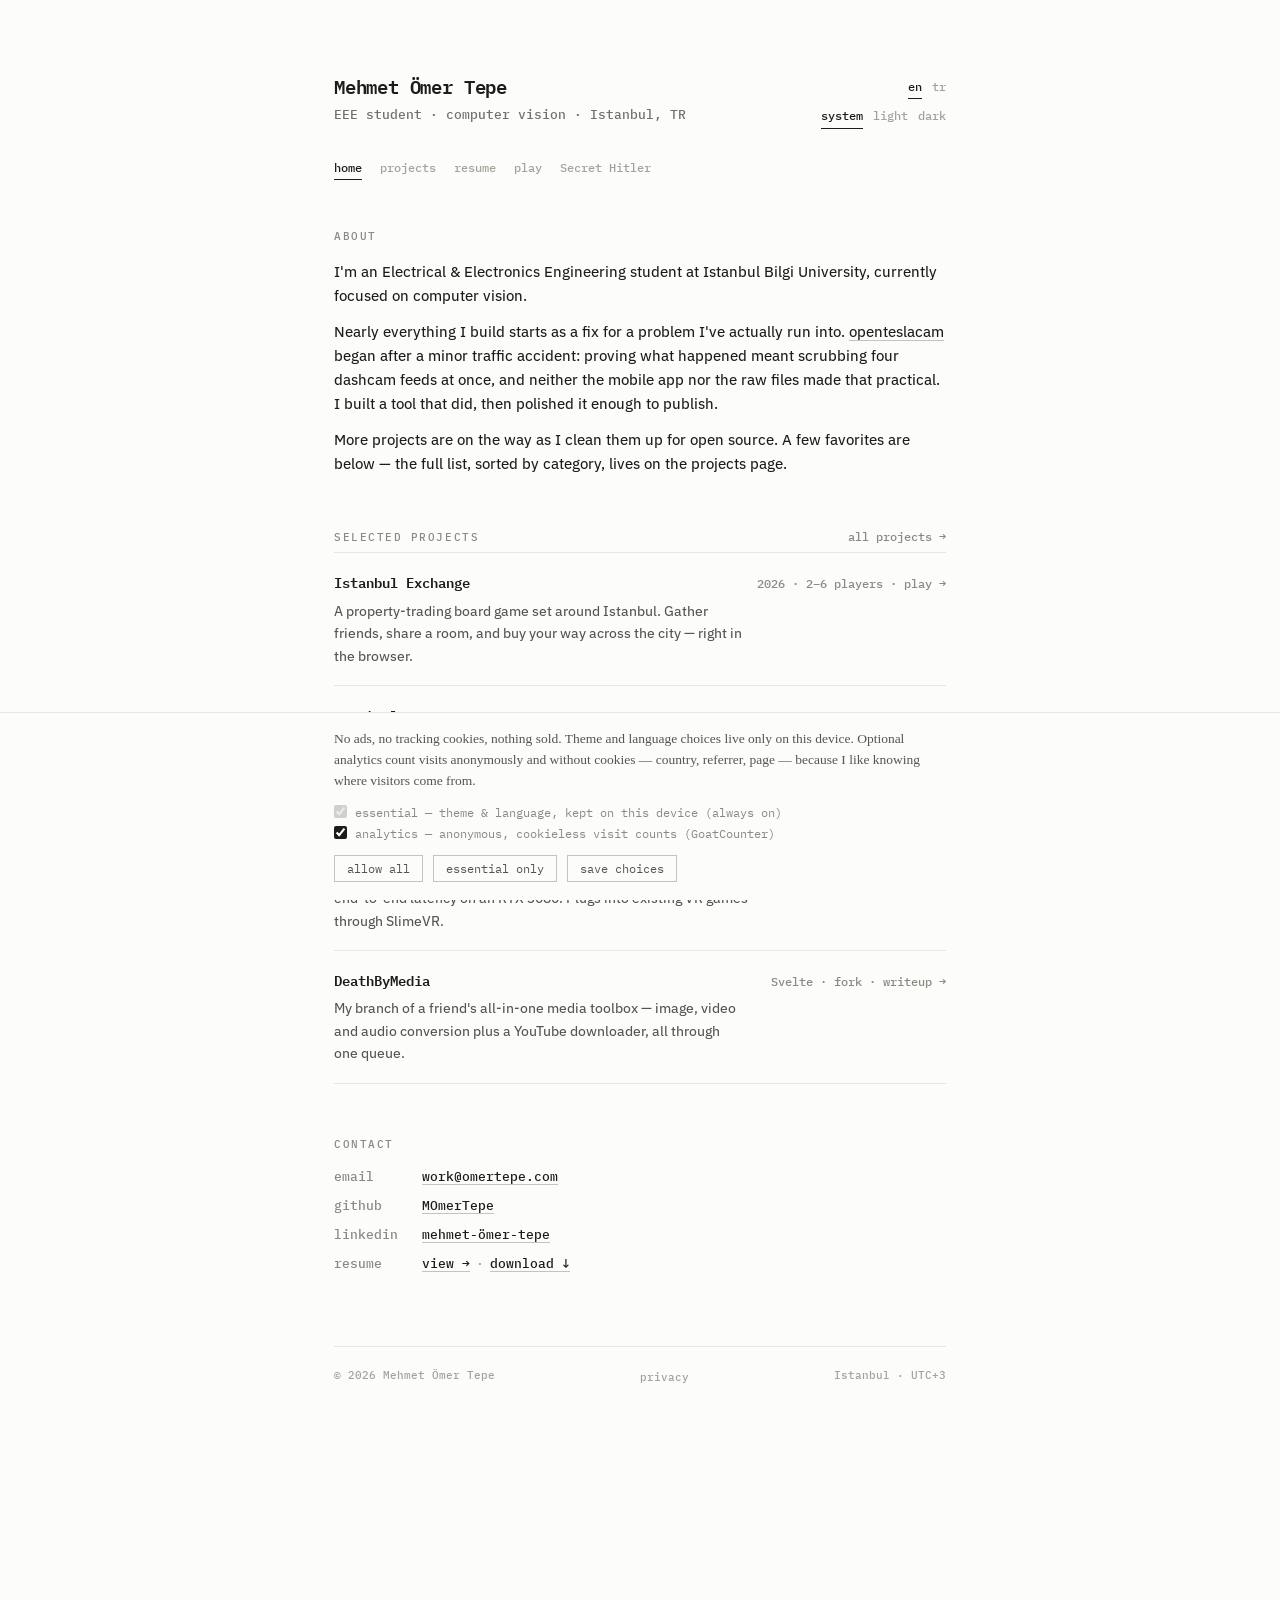
==== commit b18bb6c2: "Add Secret Hitler online game with official assets and full rules" ====
--- a/index.html
+++ b/index.html
@@ -59,6 +59,7 @@
       <a href="/projects/" data-nav="projects" data-i18n="navProjects"></a>
       <a href="/resume/" data-nav="resume" data-i18n="navResume"></a>
       <a href="/monopoly/" data-nav="game" data-i18n="navPlay">play</a>
+      <a href="/secret-hitler/" data-nav="secret-hitler">Secret Hitler</a>
     </nav>
 
     <section class="about">
--- a/assets/site.css
+++ b/assets/site.css
@@ -69,6 +69,7 @@
 /* Site nav */
 .site-nav {
   display: flex;
+  flex-wrap: wrap;
   gap: 18px;
   margin-top: 28px;
   font-family: 'IBM Plex Mono', monospace;
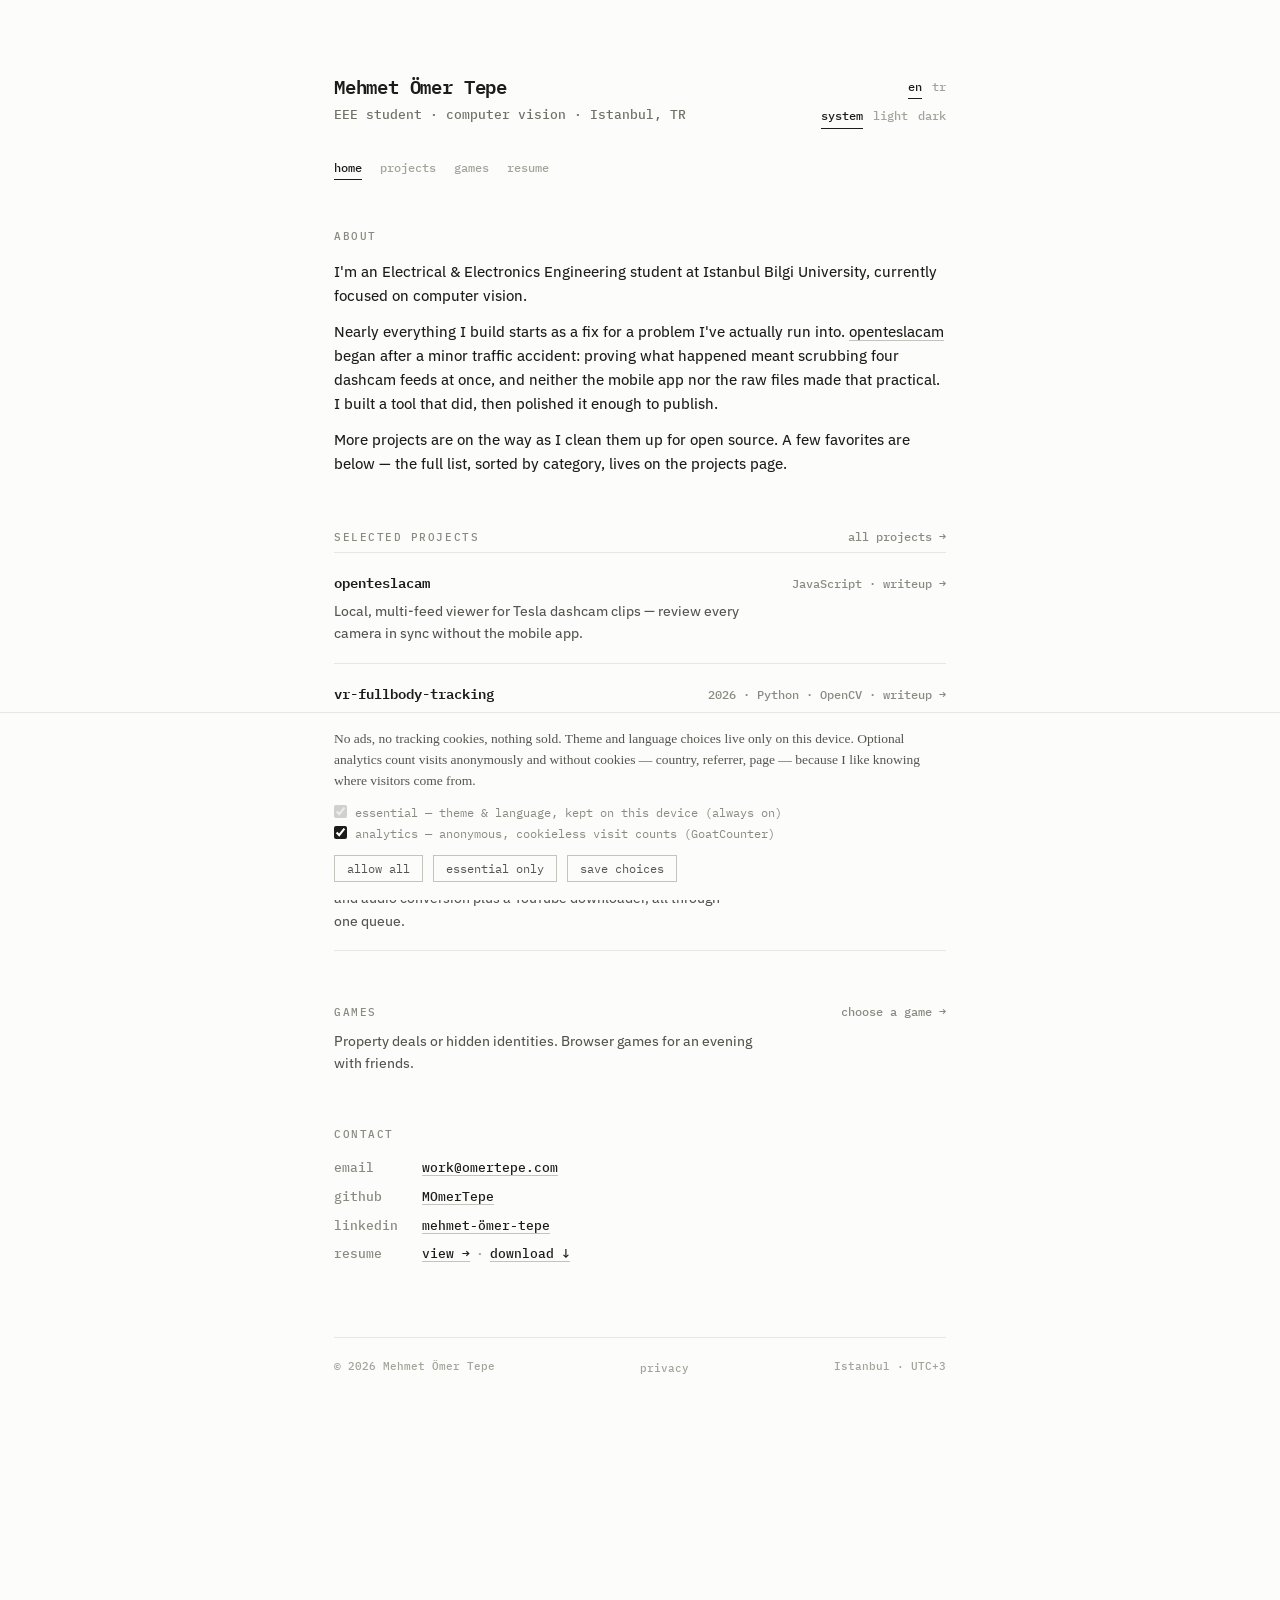
==== commit 9b4b9cd4: "Organize both games under a shared Games section" ====
--- a/index.html
+++ b/index.html
@@ -57,9 +57,8 @@
     <nav class="site-nav" aria-label="Site">
       <a href="/" data-nav="home" data-i18n="navHome"></a>
       <a href="/projects/" data-nav="projects" data-i18n="navProjects"></a>
+      <a href="/games/" data-nav="games" data-i18n="navGames">games</a>
       <a href="/resume/" data-nav="resume" data-i18n="navResume"></a>
-      <a href="/monopoly/" data-nav="game" data-i18n="navPlay">play</a>
-      <a href="/secret-hitler/" data-nav="secret-hitler">Secret Hitler</a>
     </nav>
 
     <section class="about">
@@ -75,6 +74,14 @@
         <a class="gh-link" href="/projects/" data-i18n="allProjects"></a>
       </div>
       <div class="repo-list" id="featured-list"></div>
+    </section>
+
+    <section class="projects" aria-labelledby="home-games-heading">
+      <div class="projects-head">
+        <h2 class="section-h" id="home-games-heading" data-i18n="gamesH">Games</h2>
+        <a class="gh-link" href="/games/" data-i18n="gamesBrowse">choose a game →</a>
+      </div>
+      <p class="projects-intro" data-i18n="gamesHomeText"></p>
     </section>
 
     <section class="contact">
@@ -108,6 +115,6 @@
 
   </div>
 </div>
-<script src="/assets/site.js"></script>
+<script src="/assets/site.js?v=20261007-2"></script>
 </body>
 </html>
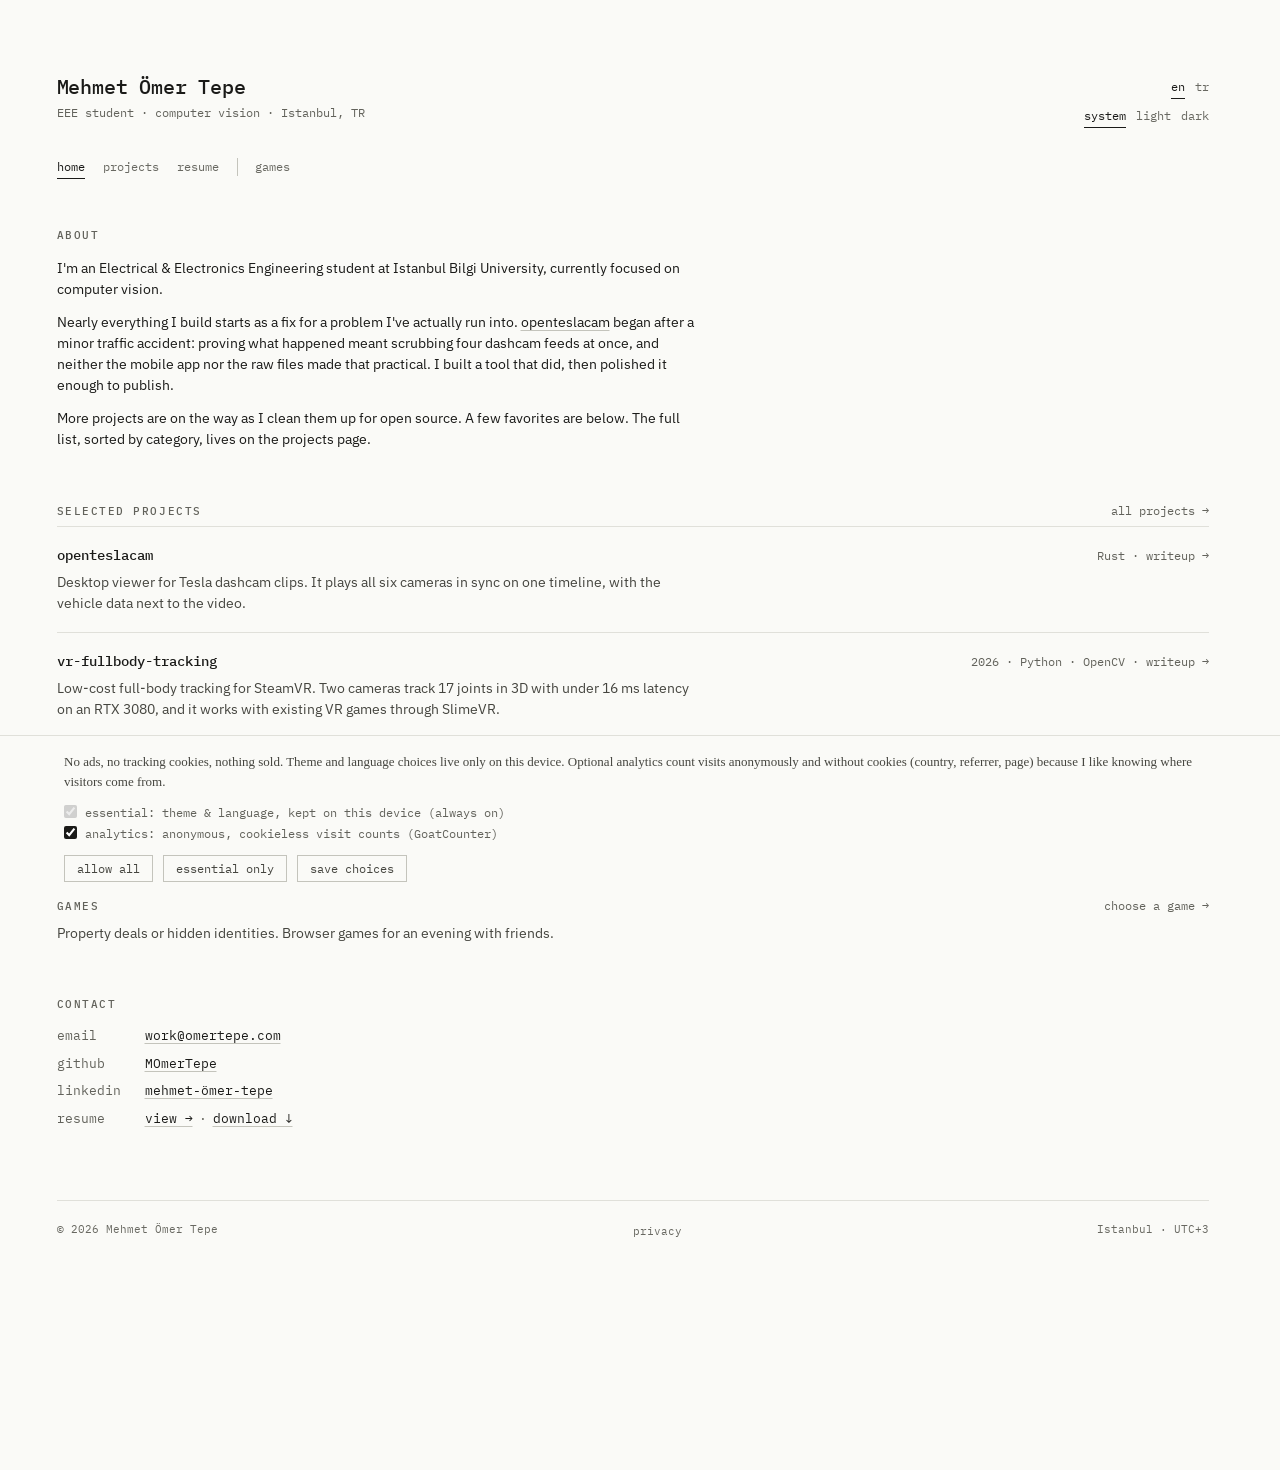
==== commit a6f28894: "Refresh site pages, shared styles and project list Co-Authored-By: Claude Fable 5.2 <noreply@anthrop" ====
--- a/index.html
+++ b/index.html
@@ -4,7 +4,7 @@
   <meta charset="utf-8">
   <meta name="viewport" content="width=device-width, initial-scale=1">
   <title>Ömer Tepe</title>
-  <meta name="description" content="Mehmet Ömer Tepe — Electrical & Electronics Engineering student in Istanbul focused on computer vision. Projects across machine learning, embedded systems, and hardware design.">
+  <meta name="description" content="Mehmet Ömer Tepe, Electrical & Electronics Engineering student in Istanbul focused on computer vision. Projects across machine learning, embedded systems, and hardware design.">
   <link rel="canonical" href="https://omertepe.com/">
   <meta property="og:type" content="website">
   <meta property="og:title" content="Mehmet Ömer Tepe">
@@ -16,7 +16,7 @@
   <link rel="preconnect" href="https://fonts.googleapis.com">
   <link rel="preconnect" href="https://fonts.gstatic.com" crossorigin>
   <link href="https://fonts.googleapis.com/css2?family=IBM+Plex+Mono:ital,wght@0,400;0,500;0,600;1,400&family=IBM+Plex+Sans:ital,wght@0,400;0,450;0,500;0,600;1,400&display=swap" rel="stylesheet">
-  <link rel="stylesheet" href="/assets/site.css">
+  <link rel="stylesheet" href="/assets/site.css?v=20261111-5">
   <script type="application/ld+json">
   {
     "@context": "https://schema.org",
@@ -57,8 +57,8 @@
     <nav class="site-nav" aria-label="Site">
       <a href="/" data-nav="home" data-i18n="navHome"></a>
       <a href="/projects/" data-nav="projects" data-i18n="navProjects"></a>
+      <a href="/resume/" data-nav="resume" data-i18n="navResume"></a>
       <a href="/games/" data-nav="games" data-i18n="navGames">games</a>
-      <a href="/resume/" data-nav="resume" data-i18n="navResume"></a>
     </nav>
 
     <section class="about">
@@ -115,6 +115,6 @@
 
   </div>
 </div>
-<script src="/assets/site.js?v=20261007-2"></script>
+<script src="/assets/site.js?v=20261111-5"></script>
 </body>
 </html>
--- a/assets/site.css
+++ b/assets/site.css
@@ -1,25 +1,46 @@
-:root { color-scheme: light dark; }
+/* plex gray tokens: https://claude.ai/artifact/9Q6oJZH4ksGWWQ2QTu6A2C */
+:root {
+  color-scheme: light dark;
+  --bg: light-dark(#fafaf7, #141413);
+  --sunken: light-dark(#f0f0ec, #0c0c0b);
+  --hover: light-dark(#f0f0eb, #1b1b19);
+  --selected: light-dark(#e8e8e2, #20201e);
+  --text: light-dark(#1a1a18, #e6e6e1);
+  --text2: light-dark(#45453f, #b0b0a8);
+  --text3: light-dark(#62625b, #93938b);
+  --off: light-dark(#686861, #83837c);
+  --line3: light-dark(#83837b, #717169);
+  --line2: light-dark(#c4c4bc, #4a4a45);
+  --line: light-dark(#e0e0da, #2a2a27);
+  --focus: light-dark(#000, #fff);
+  --page-w: 1200px; /* one width for every page, game tables included */
+  --measure: 640px;
+}
+html { scrollbar-gutter: stable; } /* pages with and without a scrollbar stay aligned */
+* { border-radius: 0; }
 html, body { margin: 0; padding: 0; }
-body { background: light-dark(#fcfcfa, #141413); }
-::selection { background: light-dark(#1a1a18, #e9e9e4); color: light-dark(#fcfcfa, #141413); }
+body { background: var(--bg); }
+::selection { background: var(--text); color: var(--bg); }
 a { color: inherit; }
 
 .page {
   min-height: 100vh;
-  background: light-dark(#fcfcfa, #141413);
-  color: light-dark(#1c1c1a, #e6e6e1);
+  background: var(--bg);
+  color: var(--text);
   font-family: 'IBM Plex Sans', sans-serif;
-  font-size: 15px;
-  line-height: 1.6;
-  font-weight: 450;
+  font-size: 14px;
+  line-height: 1.5;
+  font-weight: 400;
 }
 .container {
-  max-width: 660px;
+  max-width: var(--page-w);
   margin: 0 auto;
   padding: 72px 24px 64px 24px;
   box-sizing: border-box;
 }
 
+.container p, .container li { max-width: var(--measure); }
+
 /* Header */
 header {
   display: flex;
@@ -31,16 +52,16 @@
 .header-left h1 {
   margin: 0;
   font-family: 'IBM Plex Mono', monospace;
-  font-size: 19px;
-  font-weight: 600;
+  font-size: 20px;
+  font-weight: 500;
   letter-spacing: -0.01em;
 }
 .header-left h1 a { text-decoration: none; }
 .tagline {
   margin: 0;
   font-family: 'IBM Plex Mono', monospace;
-  font-size: 12.5px;
-  color: light-dark(#71716a, #93938b);
+  font-size: 12px;
+  color: var(--text3);
 }
 .toggles {
   display: flex;
@@ -48,7 +69,7 @@
   align-items: flex-end;
   gap: 6px;
   font-family: 'IBM Plex Mono', monospace;
-  font-size: 11.5px;
+  font-size: 12px;
   padding-top: 4px;
 }
 .toggle-row { display: flex; align-items: center; gap: 10px; }
@@ -57,13 +78,13 @@
   cursor: pointer;
   padding: 2px 0;
   border-bottom: 1px solid transparent;
-  color: light-dark(#a3a39b, #6b6b64);
-}
-.toggle-row button:hover { color: light-dark(#1c1c1a, #e6e6e1); }
-.toggle-row button:focus-visible { outline: 1px dotted currentColor; outline-offset: 2px; }
+  color: var(--off);
+}
+.toggle-row button:hover { color: var(--text); }
+.toggle-row button:focus-visible { outline: 2px solid var(--focus); outline-offset: 1px; }
 .toggle-row button.active {
-  color: light-dark(#1c1c1a, #e6e6e1);
-  border-bottom-color: light-dark(#1c1c1a, #e6e6e1);
+  color: var(--text);
+  border-bottom-color: var(--text);
 }
 
 /* Site nav */
@@ -73,19 +94,29 @@
   gap: 18px;
   margin-top: 28px;
   font-family: 'IBM Plex Mono', monospace;
-  font-size: 11.5px;
+  font-size: 12px;
 }
 .site-nav a {
   text-decoration: none;
   padding: 2px 0;
   border-bottom: 1px solid transparent;
-  color: light-dark(#a3a39b, #6b6b64);
-}
-.site-nav a:hover { color: light-dark(#1c1c1a, #e6e6e1); }
-.site-nav a:focus-visible { outline: 1px dotted currentColor; outline-offset: 2px; }
+  color: var(--off);
+}
+/* Hairline between the professional pages and the personal ones. */
+.site-nav a[href="/games/"] { position: relative; margin-left: 18px; }
+.site-nav a[href="/games/"]::before {
+  content: "";
+  position: absolute;
+  left: -18px;
+  top: 2px;
+  bottom: 2px;
+  border-left: 1px solid var(--line2);
+}
+.site-nav a:hover { color: var(--text); }
+.site-nav a:focus-visible { outline: 2px solid var(--focus); outline-offset: 1px; }
 .site-nav a.active {
-  color: light-dark(#1c1c1a, #e6e6e1);
-  border-bottom-color: light-dark(#1c1c1a, #e6e6e1);
+  color: var(--text);
+  border-bottom-color: var(--text);
 }
 
 /* Sections */
@@ -96,7 +127,7 @@
   font-weight: 500;
   letter-spacing: 0.14em;
   text-transform: uppercase;
-  color: light-dark(#8a8a82, #7d7d76);
+  color: var(--text3);
 }
 .page-top { margin-top: 48px; }
 
@@ -108,9 +139,9 @@
   color: inherit;
   text-decoration: underline;
   text-underline-offset: 3px;
-  text-decoration-color: light-dark(#c4c4bc, #4a4a45);
-}
-.body-link:hover { text-decoration-color: light-dark(#1c1c1a, #e6e6e1); }
+  text-decoration-color: var(--line2);
+}
+.body-link:hover { text-decoration-color: var(--text); }
 
 /* Projects */
 .projects { margin-top: 52px; }
@@ -124,15 +155,15 @@
 .projects-head .section-h { margin: 0; }
 .gh-link {
   font-family: 'IBM Plex Mono', monospace;
-  font-size: 11.5px;
-  color: light-dark(#8a8a82, #7d7d76);
+  font-size: 12px;
+  color: var(--text3);
   text-decoration: none;
 }
-.gh-link:hover { color: light-dark(#1c1c1a, #e6e6e1); }
+.gh-link:hover { color: var(--text); }
 .projects-intro {
   margin: 8px 0 0 0;
   font-size: 14px;
-  color: light-dark(#55554f, #b0b0a8);
+  color: var(--text2);
   text-wrap: pretty;
   max-width: 54ch;
 }
@@ -140,8 +171,8 @@
   margin: 0;
   padding: 20px 0;
   font-family: 'IBM Plex Mono', monospace;
-  font-size: 12.5px;
-  color: light-dark(#8a8a82, #7d7d76);
+  font-size: 12px;
+  color: var(--text3);
 }
 .repo-list { display: flex; flex-direction: column; }
 .repo-row {
@@ -149,9 +180,9 @@
   text-decoration: none;
   color: inherit;
   padding: 18px 0;
-  border-top: 1px solid light-dark(#e7e7e1, #2a2a27);
-}
-a.repo-row:hover { background: light-dark(#f5f5f1, #1b1b19); }
+  border-top: 1px solid var(--line);
+}
+a.repo-row:hover { background: var(--hover); }
 .repo-line1 {
   display: flex;
   align-items: baseline;
@@ -161,27 +192,27 @@
 .repo-name {
   font-family: 'IBM Plex Mono', monospace;
   font-size: 14px;
-  font-weight: 600;
+  font-weight: 500;
 }
 .repo-meta {
   font-family: 'IBM Plex Mono', monospace;
-  font-size: 11.5px;
-  color: light-dark(#8a8a82, #7d7d76);
+  font-size: 12px;
+  color: var(--text3);
   white-space: nowrap;
 }
 .repo-desc {
   margin: 6px 0 0 0;
   font-size: 14px;
-  color: light-dark(#55554f, #b0b0a8);
+  color: var(--text2);
   text-wrap: pretty;
   max-width: 54ch;
 }
-.repo-list-end { border-top: 1px solid light-dark(#e7e7e1, #2a2a27); }
+.repo-list-end { border-top: 1px solid var(--line); }
 .repos-error {
   margin: 10px 0 0 0;
   font-family: 'IBM Plex Mono', monospace;
-  font-size: 11.5px;
-  color: light-dark(#8a8a82, #7d7d76);
+  font-size: 12px;
+  color: var(--text3);
 }
 .repos-error a { color: inherit; }
 
@@ -198,7 +229,7 @@
   font-weight: 500;
   letter-spacing: 0.12em;
   text-transform: uppercase;
-  color: light-dark(#a3a39b, #6b6b64);
+  color: var(--off);
 }
 
 /* Contact */
@@ -212,17 +243,17 @@
 }
 .contact-row { display: flex; gap: 16px; }
 .contact-label {
-  color: light-dark(#8a8a82, #7d7d76);
+  color: var(--text3);
   width: 72px;
   flex-shrink: 0;
 }
-.contact-sep { color: light-dark(#a3a39b, #6b6b64); padding: 0 6px; }
+.contact-sep { color: var(--off); padding: 0 6px; }
 
 /* Resume page */
 .resume-lede {
   margin: 0;
   font-size: 14px;
-  color: light-dark(#55554f, #b0b0a8);
+  color: var(--text2);
   text-wrap: pretty;
   max-width: 54ch;
 }
@@ -231,16 +262,16 @@
   gap: 22px;
   margin-top: 18px;
   font-family: 'IBM Plex Mono', monospace;
-  font-size: 12.5px;
+  font-size: 12px;
 }
 .resume-size {
   align-self: center;
   font-size: 11px;
-  color: light-dark(#a3a39b, #6b6b64);
+  color: var(--off);
 }
 .resume-embed {
   margin-top: 24px;
-  border: 1px solid light-dark(#e7e7e1, #2a2a27);
+  border: 1px solid var(--line);
 }
 .resume-embed img {
   display: block;
@@ -256,11 +287,11 @@
 .crumb {
   margin: 0 0 18px 0;
   font-family: 'IBM Plex Mono', monospace;
-  font-size: 11.5px;
-  color: light-dark(#8a8a82, #7d7d76);
+  font-size: 12px;
+  color: var(--text3);
 }
 .crumb a { color: inherit; text-decoration: none; }
-.crumb a:hover { color: light-dark(#1c1c1a, #e6e6e1); }
+.crumb a:hover { color: var(--text); }
 .crumb-row {
   display: flex;
   align-items: baseline;
@@ -278,8 +309,8 @@
 .proj-head h2 {
   margin: 0;
   font-family: 'IBM Plex Mono', monospace;
-  font-size: 17px;
-  font-weight: 600;
+  font-size: 15px;
+  font-weight: 500;
   letter-spacing: -0.01em;
 }
 .proj-lede {
@@ -292,24 +323,25 @@
   gap: 12px 36px;
   margin-top: 26px;
   padding: 16px 0;
-  border-top: 1px solid light-dark(#e7e7e1, #2a2a27);
-  border-bottom: 1px solid light-dark(#e7e7e1, #2a2a27);
+  border-top: 1px solid var(--line);
+  border-bottom: 1px solid var(--line);
 }
 .stat { display: flex; flex-direction: column; gap: 2px; }
 .stat-v {
   font-family: 'IBM Plex Mono', monospace;
-  font-size: 16px;
-  font-weight: 600;
+  font-size: 15px;
+  font-weight: 500;
 }
 .stat-l {
   font-family: 'IBM Plex Mono', monospace;
-  font-size: 10.5px;
+  font-size: 11px;
   letter-spacing: 0.08em;
   text-transform: uppercase;
-  color: light-dark(#8a8a82, #7d7d76);
+  color: var(--text3);
 }
 .demo-box {
-  border: 1px solid light-dark(#e7e7e1, #2a2a27);
+  background: var(--sunken);
+  border: 1px solid var(--line);
 }
 .demo-box canvas {
   display: block;
@@ -320,7 +352,7 @@
 .demo-caption {
   margin: 10px 0 0 0;
   font-size: 13px;
-  color: light-dark(#8a8a82, #7d7d76);
+  color: var(--text3);
   text-wrap: pretty;
 }
 .steps {
@@ -332,18 +364,18 @@
 .steps li::marker {
   font-family: 'IBM Plex Mono', monospace;
   font-size: 12px;
-  color: light-dark(#8a8a82, #7d7d76);
+  color: var(--text3);
 }
 .step-k {
   font-family: 'IBM Plex Mono', monospace;
   font-size: 13px;
-  font-weight: 600;
+  font-weight: 500;
 }
 .status-note {
   margin: 0;
   font-family: 'IBM Plex Mono', monospace;
-  font-size: 12.5px;
-  color: light-dark(#8a8a82, #7d7d76);
+  font-size: 12px;
+  color: var(--text3);
   text-wrap: pretty;
 }
 
@@ -351,20 +383,20 @@
 .nf-code {
   margin: 0 0 10px 0;
   font-family: 'IBM Plex Mono', monospace;
-  font-size: 40px;
-  font-weight: 600;
+  font-size: 28px;
+  font-weight: 500;
   letter-spacing: -0.01em;
 }
 .nf-msg {
   margin: 0 0 18px 0;
-  color: light-dark(#55554f, #b0b0a8);
+  color: var(--text2);
   text-wrap: pretty;
   max-width: 54ch;
 }
 .nf-back {
   margin: 0;
   font-family: 'IBM Plex Mono', monospace;
-  font-size: 12.5px;
+  font-size: 12px;
 }
 
 /* Consent banner */
@@ -373,21 +405,21 @@
   left: 0;
   right: 0;
   bottom: 0;
-  background: light-dark(#fcfcfa, #141413);
-  border-top: 1px solid light-dark(#e7e7e1, #2a2a27);
+  background: var(--bg);
+  border-top: 1px solid var(--line);
   z-index: 10;
 }
 .consent-inner {
-  max-width: 660px;
+  max-width: var(--page-w);
   margin: 0 auto;
   padding: 16px 24px 18px 24px;
   box-sizing: border-box;
 }
 .consent-text {
   margin: 0;
-  font-size: 13.5px;
+  font-size: 13px;
   line-height: 1.55;
-  color: light-dark(#55554f, #b0b0a8);
+  color: var(--text2);
   text-wrap: pretty;
 }
 .consent-opts {
@@ -396,12 +428,12 @@
   gap: 5px;
   margin-top: 12px;
   font-family: 'IBM Plex Mono', monospace;
-  font-size: 11.5px;
-  color: light-dark(#8a8a82, #7d7d76);
+  font-size: 12px;
+  color: var(--text3);
 }
 .consent-opt { display: flex; align-items: baseline; gap: 8px; cursor: pointer; }
 .consent-opt input {
-  accent-color: light-dark(#1c1c1a, #e6e6e1);
+  accent-color: var(--text);
   margin: 0;
   transform: translateY(1px);
 }
@@ -415,16 +447,16 @@
   all: unset;
   cursor: pointer;
   font-family: 'IBM Plex Mono', monospace;
-  font-size: 11.5px;
+  font-size: 12px;
   padding: 5px 12px;
-  border: 1px solid light-dark(#c4c4bc, #4a4a45);
-  color: light-dark(#55554f, #b0b0a8);
+  border: 1px solid var(--line2);
+  color: var(--text2);
 }
 .consent-actions button:hover {
-  color: light-dark(#1c1c1a, #e6e6e1);
-  border-color: light-dark(#1c1c1a, #e6e6e1);
-}
-.consent-actions button:focus-visible { outline: 1px dotted currentColor; outline-offset: 2px; }
+  color: var(--text);
+  border-color: var(--text);
+}
+.consent-actions button:focus-visible { outline: 2px solid var(--focus); outline-offset: 1px; }
 
 /* Footer privacy link */
 .privacy-link {
@@ -432,21 +464,21 @@
   cursor: pointer;
   font-family: 'IBM Plex Mono', monospace;
   font-size: 11px;
-  color: light-dark(#a3a39b, #6b6b64);
+  color: var(--off);
   padding: 2px 0;
 }
-.privacy-link:hover { color: light-dark(#1c1c1a, #e6e6e1); }
-.privacy-link:focus-visible { outline: 1px dotted currentColor; outline-offset: 2px; }
+.privacy-link:hover { color: var(--text); }
+.privacy-link:focus-visible { outline: 2px solid var(--focus); outline-offset: 1px; }
 
 /* Footer */
 footer {
   margin-top: 72px;
   padding-top: 20px;
-  border-top: 1px solid light-dark(#e7e7e1, #2a2a27);
+  border-top: 1px solid var(--line);
   display: flex;
   justify-content: space-between;
   gap: 12px;
   font-family: 'IBM Plex Mono', monospace;
   font-size: 11px;
-  color: light-dark(#a3a39b, #6b6b64);
-}
+  color: var(--off);
+}
